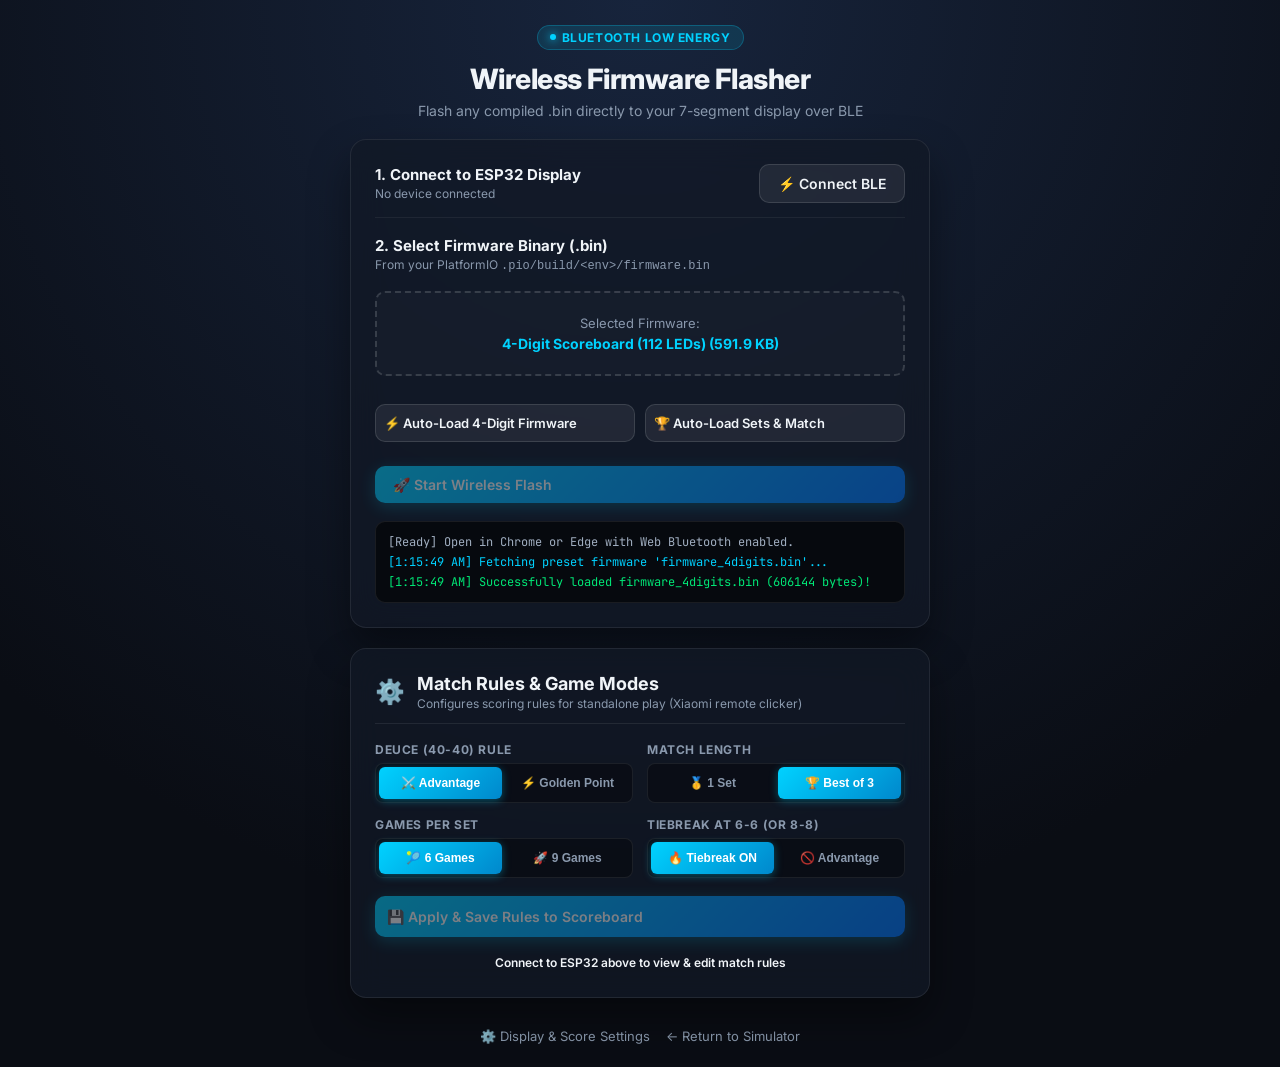
==== ota.html @ 67ee4ba6 "Add high-resolution app icons, favicon, apple-touch-icon, and PWA manifest" ====
<!DOCTYPE html>
<html lang="en">
<head>
    <meta charset="UTF-8">
    <meta name="viewport" content="width=device-width, initial-scale=1.0">
    <title>ESP32 BLE Firmware Flasher (FOTA)</title>
    <link rel="icon" type="image/png" sizes="64x64" href="favicon.png">
    <link rel="icon" type="image/x-icon" href="favicon.ico">
    <link rel="apple-touch-icon" sizes="180x180" href="apple-touch-icon.png">
    <link rel="manifest" href="manifest.json">
    <link rel="preconnect" href="https://fonts.googleapis.com">
    <link rel="preconnect" href="https://fonts.gstatic.com" crossorigin>
    <link href="https://fonts.googleapis.com/css2?family=Inter:wght@400;500;600;700;800&family=JetBrains+Mono:wght@400;500;700&display=swap" rel="stylesheet">
    <style>
        :root {
            --bg-base: #0a0d14;
            --bg-card: rgba(18, 24, 38, 0.75);
            --bg-card-border: rgba(255, 255, 255, 0.08);
            --primary: #00d2ff;
            --primary-glow: rgba(0, 210, 255, 0.35);
            --success: #00e676;
            --error: #ff3366;
            --warning: #ffb300;
            --text-main: #f0f4f8;
            --text-muted: #8a99ad;
            --radius-lg: 16px;
            --radius-md: 10px;
        }

        * {
            box-sizing: border-box;
            margin: 0;
            padding: 0;
        }

        body {
            font-family: 'Inter', -apple-system, BlinkMacSystemFont, sans-serif;
            background: radial-gradient(circle at 50% 0%, #17243c 0%, var(--bg-base) 75%);
            color: var(--text-main);
            min-height: 100vh;
            display: flex;
            flex-direction: column;
            align-items: center;
            justify-content: center;
            padding: 24px;
        }

        .container {
            width: 100%;
            max-width: 580px;
            display: flex;
            flex-direction: column;
            gap: 20px;
        }

        .header {
            text-align: center;
        }

        .badge-pill {
            display: inline-flex;
            align-items: center;
            gap: 6px;
            background: rgba(0, 210, 255, 0.12);
            color: var(--primary);
            border: 1px solid rgba(0, 210, 255, 0.25);
            padding: 4px 12px;
            border-radius: 99px;
            font-size: 12px;
            font-weight: 700;
            letter-spacing: 0.05em;
            text-transform: uppercase;
            margin-bottom: 12px;
        }

        .badge-pill::before {
            content: '';
            width: 6px;
            height: 6px;
            border-radius: 50%;
            background: var(--primary);
            box-shadow: 0 0 8px var(--primary);
        }

        h1 {
            font-size: 28px;
            font-weight: 800;
            letter-spacing: -0.02em;
            margin-bottom: 6px;
        }

        p.subtitle {
            color: var(--text-muted);
            font-size: 14px;
        }

        .card {
            background: var(--bg-card);
            border: 1px solid var(--bg-card-border);
            border-radius: var(--radius-lg);
            padding: 24px;
            backdrop-filter: blur(16px);
            box-shadow: 0 20px 40px rgba(0, 0, 0, 0.4);
            display: flex;
            flex-direction: column;
            gap: 18px;
        }

        .step-row {
            display: flex;
            align-items: center;
            justify-content: space-between;
            padding-bottom: 14px;
            border-bottom: 1px solid rgba(255, 255, 255, 0.06);
        }

        .step-info h3 {
            font-size: 15px;
            font-weight: 700;
        }

        .step-info p {
            font-size: 12px;
            color: var(--text-muted);
            margin-top: 2px;
        }

        .btn {
            appearance: none;
            border: none;
            outline: none;
            padding: 10px 18px;
            border-radius: var(--radius-md);
            font-family: inherit;
            font-size: 14px;
            font-weight: 600;
            cursor: pointer;
            transition: all 0.2s ease;
            display: inline-flex;
            align-items: center;
            gap: 8px;
        }

        .btn-primary {
            background: linear-gradient(135deg, #00d2ff 0%, #0077ff 100%);
            color: #fff;
            box-shadow: 0 4px 16px var(--primary-glow);
        }

        .btn-primary:hover:not(:disabled) {
            transform: translateY(-1px);
            box-shadow: 0 6px 22px rgba(0, 210, 255, 0.5);
        }

        .btn-secondary {
            background: rgba(255, 255, 255, 0.07);
            color: var(--text-main);
            border: 1px solid rgba(255, 255, 255, 0.12);
        }

        .btn-secondary:hover:not(:disabled) {
            background: rgba(255, 255, 255, 0.12);
        }

        .btn:disabled {
            opacity: 0.45;
            cursor: not-allowed;
            transform: none !important;
        }

        .file-dropzone {
            border: 2px dashed rgba(255, 255, 255, 0.15);
            border-radius: var(--radius-md);
            padding: 22px;
            text-align: center;
            cursor: pointer;
            transition: all 0.2s;
            background: rgba(255, 255, 255, 0.02);
        }

        .file-dropzone:hover {
            border-color: var(--primary);
            background: rgba(0, 210, 255, 0.04);
        }

        .file-dropzone input {
            display: none;
        }

        .dropzone-label {
            font-size: 13px;
            color: var(--text-muted);
        }

        .dropzone-filename {
            font-size: 14px;
            font-weight: 700;
            color: var(--primary);
            margin-top: 4px;
        }

        /* Progress Area */
        .progress-box {
            display: flex;
            flex-direction: column;
            gap: 8px;
            padding-top: 4px;
        }

        .progress-header {
            display: flex;
            justify-content: space-between;
            font-size: 13px;
            font-weight: 600;
        }

        .progress-bar-bg {
            width: 100%;
            height: 12px;
            background: rgba(255, 255, 255, 0.08);
            border-radius: 99px;
            overflow: hidden;
            position: relative;
        }

        .progress-bar-fill {
            height: 100%;
            width: 0%;
            background: linear-gradient(90deg, #00d2ff, #00e676);
            border-radius: 99px;
            transition: width 0.15s ease;
            box-shadow: 0 0 12px rgba(0, 230, 118, 0.5);
        }

        .stats-grid {
            display: grid;
            grid-template-columns: 1fr 1fr 1fr;
            gap: 10px;
            margin-top: 4px;
        }

        .stat-card {
            background: rgba(0, 0, 0, 0.25);
            border: 1px solid rgba(255, 255, 255, 0.05);
            border-radius: 8px;
            padding: 8px 12px;
            text-align: center;
        }

        .stat-label {
            font-size: 11px;
            color: var(--text-muted);
            text-transform: uppercase;
            font-weight: 600;
        }

        .stat-val {
            font-size: 14px;
            font-weight: 700;
            font-family: 'JetBrains Mono', monospace;
            margin-top: 2px;
        }

        /* Console Log */
        .console-box {
            background: #06090e;
            border: 1px solid rgba(255, 255, 255, 0.08);
            border-radius: var(--radius-md);
            padding: 12px;
            font-family: 'JetBrains Mono', monospace;
            font-size: 12px;
            color: #a0aec0;
            max-height: 140px;
            overflow-y: auto;
            display: flex;
            flex-direction: column;
            gap: 4px;
        }

        .console-box .log-err { color: var(--error); }
        .console-box .log-suc { color: var(--success); }
        .console-box .log-pri { color: var(--primary); }

        .back-link {
            text-align: center;
            font-size: 13px;
            color: var(--text-muted);
            text-decoration: none;
            transition: color 0.2s;
        }

        /* Match Configuration Styles */
        .config-card {
            background: var(--bg-card);
            border: 1px solid var(--bg-card-border);
            border-radius: var(--radius-lg);
            padding: 24px;
            backdrop-filter: blur(16px);
            box-shadow: 0 20px 40px rgba(0, 0, 0, 0.4);
            display: flex;
            flex-direction: column;
            gap: 18px;
        }

        .config-card-header {
            display: flex;
            align-items: center;
            gap: 12px;
            padding-bottom: 12px;
            border-bottom: 1px solid rgba(255, 255, 255, 0.08);
        }

        .config-card-header h2 {
            font-size: 18px;
            font-weight: 700;
        }

        .config-grid {
            display: grid;
            grid-template-columns: 1fr 1fr;
            gap: 14px;
        }

        @media (max-width: 520px) {
            .config-grid {
                grid-template-columns: 1fr;
            }
        }

        .config-group {
            display: flex;
            flex-direction: column;
            gap: 6px;
        }

        .config-label {
            font-size: 12px;
            font-weight: 700;
            text-transform: uppercase;
            letter-spacing: 0.05em;
            color: var(--text-muted);
        }

        .pill-toggle {
            display: flex;
            background: rgba(0, 0, 0, 0.35);
            border: 1px solid rgba(255, 255, 255, 0.08);
            border-radius: 8px;
            padding: 3px;
            gap: 4px;
        }

        .pill-btn {
            flex: 1;
            padding: 9px 6px;
            font-size: 12px;
            font-weight: 600;
            border: none;
            border-radius: 6px;
            background: transparent;
            color: var(--text-muted);
            cursor: pointer;
            transition: all 0.2s;
            text-align: center;
        }

        .pill-btn:hover:not(.active) {
            color: var(--text-main);
            background: rgba(255, 255, 255, 0.05);
        }

        .pill-btn.active {
            background: linear-gradient(135deg, #00d2ff, #0088cc);
            color: #fff;
            box-shadow: 0 2px 8px rgba(0, 210, 255, 0.35);
        }

        .pill-btn.active.gp {
            background: linear-gradient(135deg, #ffb300, #ff8f00);
            box-shadow: 0 2px 8px rgba(255, 179, 0, 0.35);
        }

        .config-status {
            font-size: 12px;
            text-align: center;
            min-height: 18px;
            font-weight: 600;
        }
    </style>
</head>
<body>

<div class="container">
    <div class="header">
        <span class="badge-pill">Bluetooth Low Energy</span>
        <h1>Wireless Firmware Flasher</h1>
        <p class="subtitle">Flash any compiled .bin directly to your 7-segment display over BLE</p>
    </div>

    <div class="card">
        <!-- Step 1: Connect -->
        <div class="step-row">
            <div class="step-info">
                <h3>1. Connect to ESP32 Display</h3>
                <p id="deviceStatus">No device connected</p>
            </div>
            <button class="btn btn-secondary" id="btnConnect">
                <span>⚡ Connect BLE</span>
            </button>
        </div>

        <!-- Step 2: Pick File -->
        <div class="step-info">
            <h3>2. Select Firmware Binary (.bin)</h3>
            <p>From your PlatformIO <code>.pio/build/&lt;env&gt;/firmware.bin</code></p>
        </div>

        <div class="file-dropzone" id="dropzone">
            <input type="file" id="fileInput" accept=".bin">
            <div class="dropzone-label" id="fileLabel">📁 Click to choose firmware.bin</div>
            <div class="dropzone-filename" id="fileName"></div>
        </div>

        <div style="display: flex; gap: 10px; margin-top: 10px; margin-bottom: 6px;">
            <button type="button" class="btn btn-secondary" id="btnPreset4Digits" style="flex: 1; font-size: 13px; padding: 10px 8px; text-align: center;">
                ⚡ Auto-Load 4-Digit Firmware
            </button>
            <button type="button" class="btn btn-secondary" id="btnPresetSets" style="flex: 1; font-size: 13px; padding: 10px 8px; text-align: center;">
                🏆 Auto-Load Sets & Match
            </button>
        </div>

        <!-- Step 3: Flash Action -->
        <button class="btn btn-primary" id="btnFlash" disabled>
            <span>🚀 Start Wireless Flash</span>
        </button>

        <!-- Progress Tracker -->
        <div class="progress-box" id="progressSection" style="display: none;">
            <div class="progress-header">
                <span id="progressStatus">Streaming firmware chunks...</span>
                <span id="progressPercent" style="font-family: 'JetBrains Mono', monospace;">0%</span>
            </div>
            <div class="progress-bar-bg">
                <div class="progress-bar-fill" id="progressBar"></div>
            </div>

            <div class="stats-grid">
                <div class="stat-card">
                    <div class="stat-label">Transferred</div>
                    <div class="stat-val" id="statTransferred">0 / 0 KB</div>
                </div>
                <div class="stat-card">
                    <div class="stat-label">Speed</div>
                    <div class="stat-val" id="statSpeed">0.0 KB/s</div>
                </div>
                <div class="stat-card">
                    <div class="stat-label">ETA</div>
                    <div class="stat-val" id="statEta">--s</div>
                </div>
            </div>
        </div>

        <!-- Terminal Output -->
        <div class="console-box" id="consoleBox">
            <div>[Ready] Open in Chrome or Edge with Web Bluetooth enabled.</div>
        </div>
    </div>

    <!-- Match Rules & Game Mode Configuration Card -->
    <div class="config-card" id="configCard">
        <div class="config-card-header">
            <span style="font-size: 24px;">⚙️</span>
            <div>
                <h2>Match Rules & Game Modes</h2>
                <p style="font-size: 12px; color: var(--text-muted); margin-top: 2px;">
                    Configures scoring rules for standalone play (Xiaomi remote clicker)
                </p>
            </div>
        </div>

        <div class="config-grid">
            <!-- Golden Point vs Advantage -->
            <div class="config-group">
                <span class="config-label">Deuce (40-40) Rule</span>
                <div class="pill-toggle" id="toggleGp">
                    <button type="button" class="pill-btn active" data-val="0">⚔️ Advantage</button>
                    <button type="button" class="pill-btn gp" data-val="1">⚡ Golden Point</button>
                </div>
            </div>

            <!-- Sets to Win -->
            <div class="config-group">
                <span class="config-label">Match Length</span>
                <div class="pill-toggle" id="toggleSets">
                    <button type="button" class="pill-btn" data-val="1">🥇 1 Set</button>
                    <button type="button" class="pill-btn active" data-val="2">🏆 Best of 3</button>
                </div>
            </div>

            <!-- Games per Set -->
            <div class="config-group">
                <span class="config-label">Games per Set</span>
                <div class="pill-toggle" id="toggleGames">
                    <button type="button" class="pill-btn active" data-val="6">🎾 6 Games</button>
                    <button type="button" class="pill-btn" data-val="9">🚀 9 Games</button>
                </div>
            </div>

            <!-- Tiebreak -->
            <div class="config-group">
                <span class="config-label">Tiebreak at 6-6 (or 8-8)</span>
                <div class="pill-toggle" id="toggleTb">
                    <button type="button" class="pill-btn active" data-val="1">🔥 Tiebreak ON</button>
                    <button type="button" class="pill-btn" data-val="0">🚫 Advantage</button>
                </div>
            </div>
        </div>

        <button class="btn btn-primary" id="btnSaveConfig" disabled style="padding: 12px; font-size: 14px;">
            <span>💾 Apply & Save Rules to Scoreboard</span>
        </button>
        <div class="config-status" id="cfgStatusText">Connect to ESP32 above to view & edit match rules</div>
    </div>

    <div style="display: flex; justify-content: center; gap: 16px; margin-top: 10px;">
        <a href="settings.html" class="back-link">⚙️ Display & Score Settings</a>
        <a href="index.html" class="back-link">← Return to Simulator</a>
    </div>
</div>

<script>
    // BLE FOTA UUIDs
    const FOTA_SERVICE_UUID  = 'fb1e4001-54ae-4a28-9f74-dfccb248601d';
    const FOTA_CHAR_CONTROL  = 'fb1e4002-54ae-4a28-9f74-dfccb248601d';
    const FOTA_CHAR_DATA     = 'fb1e4003-54ae-4a28-9f74-dfccb248601d';
    const WATCH_SERVICE_UUID = '4fafc201-1fb5-459e-8fcc-c5c9c331914b';
    const WATCH_CHAR_UUID    = 'beb5483e-36e1-4688-b7f5-ea07361b26a8';

    let bleDevice = null;
    let controlChar = null;
    let dataChar = null;
    let watchChar = null;
    let selectedFile = null;
    let fileBuffer = null;
    let isFlashing = false;

    let currentConfig = {
        gp: 0,
        sets: 2,
        games: 6,
        tb: 1
    };

    // UI elements
    const btnConnect = document.getElementById('btnConnect');
    const deviceStatus = document.getElementById('deviceStatus');
    const btnSaveConfig = document.getElementById('btnSaveConfig');
    const cfgStatusText = document.getElementById('cfgStatusText');
    const dropzone = document.getElementById('dropzone');
    const fileInput = document.getElementById('fileInput');
    const fileLabel = document.getElementById('fileLabel');
    const fileName = document.getElementById('fileName');
    const btnFlash = document.getElementById('btnFlash');
    const progressSection = document.getElementById('progressSection');
    const progressStatus = document.getElementById('progressStatus');
    const progressPercent = document.getElementById('progressPercent');
    const progressBar = document.getElementById('progressBar');
    const statTransferred = document.getElementById('statTransferred');
    const statSpeed = document.getElementById('statSpeed');
    const statEta = document.getElementById('statEta');
    const consoleBox = document.getElementById('consoleBox');

    function log(msg, type = '') {
        const d = document.createElement('div');
        if (type) d.className = 'log-' + type;
        const time = new Date().toLocaleTimeString();
        d.textContent = `[${time}] ${msg}`;
        consoleBox.appendChild(d);
        consoleBox.scrollTop = consoleBox.scrollHeight;
    }

    // Connect via Web Bluetooth
    btnConnect.addEventListener('click', async () => {
        if (!navigator.bluetooth) {
            log('Web Bluetooth is not supported in this browser. Please use Chrome or Edge.', 'err');
            alert('Web Bluetooth is only supported in Google Chrome, Microsoft Edge, and Opera.');
            return;
        }

        try {
            log('Requesting Bluetooth device...', 'pri');
            bleDevice = await navigator.bluetooth.requestDevice({
                filters: [
                    { services: [FOTA_SERVICE_UUID] },
                    { namePrefix: 'ESP32' },
                    { namePrefix: 'Padel' }
                ],
                optionalServices: [
                    FOTA_SERVICE_UUID,
                    '4fafc201-1fb5-459e-8fcc-c5c9c331914b'
                ]
            });

            log(`Connecting to GATT Server on ${bleDevice.name || 'ESP32'}...`);
            bleDevice.addEventListener('gattserverdisconnected', onDisconnected);

            const server = await bleDevice.gatt.connect();
            log('Connected! Discovering FOTA Service...', 'suc');

            const service = await server.getPrimaryService(FOTA_SERVICE_UUID);
            controlChar = await service.getCharacteristic(FOTA_CHAR_CONTROL);
            dataChar = await service.getCharacteristic(FOTA_CHAR_DATA);

            // Subscribe to control notifications
            await controlChar.startNotifications();
            controlChar.addEventListener('characteristicvaluechanged', onControlNotification);

            deviceStatus.textContent = `Connected to ${bleDevice.name || 'ESP32'}`;
            deviceStatus.style.color = 'var(--success)';
            btnConnect.textContent = '✓ Connected';
            btnConnect.disabled = true;

            log('FOTA GATT characteristics ready!', 'suc');
            checkReadyToFlash();

            // Also discover Match Rules & Config Service
            try {
                const watchService = await server.getPrimaryService(WATCH_SERVICE_UUID);
                watchChar = await watchService.getCharacteristic(WATCH_CHAR_UUID);
                await watchChar.startNotifications();
                watchChar.addEventListener('characteristicvaluechanged', onWatchNotification);
                btnSaveConfig.disabled = false;
                cfgStatusText.textContent = 'Connected! Loading rules from scoreboard...';
                cfgStatusText.style.color = 'var(--primary)';
                log('Match Rules & Config service connected!', 'suc');
            } catch (cfgErr) {
                log(`Config service note: ${cfgErr.message}`);
            }

        } catch (err) {
            log(`Connection error: ${err.message}`, 'err');
        }
    });

    function onDisconnected() {
        log('Device disconnected', 'err');
        deviceStatus.textContent = 'Disconnected';
        deviceStatus.style.color = 'var(--error)';
        btnConnect.textContent = '⚡ Connect BLE';
        btnConnect.disabled = false;
        btnFlash.disabled = true;
        watchChar = null;
        btnSaveConfig.disabled = true;
        cfgStatusText.textContent = 'Connect to ESP32 above to view & edit match rules';
        cfgStatusText.style.color = 'var(--text-muted)';
    }

    function onWatchNotification(event) {
        const text = new TextDecoder().decode(event.target.value);
        if (text.startsWith('CFG,')) {
            log(`Scoreboard config: ${text}`, 'suc');
            const gpMatch = text.match(/GP=(\d)/);
            const setsMatch = text.match(/SETS=(\d)/);
            const gamesMatch = text.match(/GAMES=(\d)/);
            const tbMatch = text.match(/TB=(\d)/);
            if (gpMatch) updateToggleUI('toggleGp', parseInt(gpMatch[1]));
            if (setsMatch) updateToggleUI('toggleSets', parseInt(setsMatch[1]));
            if (gamesMatch) updateToggleUI('toggleGames', parseInt(gamesMatch[1]));
            if (tbMatch) updateToggleUI('toggleTb', parseInt(tbMatch[1]));
            cfgStatusText.textContent = '✓ Scoreboard rules synchronized!';
            cfgStatusText.style.color = 'var(--success)';
        }
    }

    function setupToggleGroup(containerId, configKey) {
        const container = document.getElementById(containerId);
        if (!container) return;
        container.querySelectorAll('.pill-btn').forEach(btn => {
            btn.addEventListener('click', () => {
                container.querySelectorAll('.pill-btn').forEach(b => b.classList.remove('active'));
                btn.classList.add('active');
                currentConfig[configKey] = parseInt(btn.dataset.val);
                cfgStatusText.textContent = 'Click "Apply & Save Rules to Scoreboard" to save';
                cfgStatusText.style.color = 'var(--warning)';
            });
        });
    }

    function updateToggleUI(containerId, val) {
        const container = document.getElementById(containerId);
        if (!container) return;
        container.querySelectorAll('.pill-btn').forEach(btn => {
            if (parseInt(btn.dataset.val) === val) {
                btn.classList.add('active');
            } else {
                btn.classList.remove('active');
            }
        });
        if (containerId === 'toggleGp') currentConfig.gp = val;
        if (containerId === 'toggleSets') currentConfig.sets = val;
        if (containerId === 'toggleGames') currentConfig.games = val;
        if (containerId === 'toggleTb') currentConfig.tb = val;
    }

    setupToggleGroup('toggleGp', 'gp');
    setupToggleGroup('toggleSets', 'sets');
    setupToggleGroup('toggleGames', 'games');
    setupToggleGroup('toggleTb', 'tb');

    btnSaveConfig.addEventListener('click', async () => {
        if (!watchChar) return;
        const payload = `CFG,GP=${currentConfig.gp},SETS=${currentConfig.sets},GAMES=${currentConfig.games},TB=${currentConfig.tb}`;
        try {
            btnSaveConfig.disabled = true;
            cfgStatusText.textContent = 'Saving rules to scoreboard flash...';
            cfgStatusText.style.color = 'var(--primary)';
            await watchChar.writeValue(new TextEncoder().encode(payload));
            log(`Sent config payload: ${payload}`, 'suc');
            cfgStatusText.textContent = '✓ Rules successfully applied & saved in Flash!';
            cfgStatusText.style.color = 'var(--success)';
        } catch (err) {
            log(`Save config error: ${err.message}`, 'err');
            cfgStatusText.textContent = `Failed: ${err.message}`;
            cfgStatusText.style.color = 'var(--error)';
        } finally {
            btnSaveConfig.disabled = false;
        }
    });

    function onControlNotification(event) {
        const val = event.target.value;
        const resp = val.getUint8(0);
        if (resp === 0x05 && val.byteLength >= 2) {
            const pct = val.getUint8(1);
            // ESP32 progress confirmation
        } else if (resp === 0x02) {
            log('★ ESP32 reported flash completed and verified!', 'suc');
        } else if (resp === 0x0F) {
            const errCode = val.byteLength >= 2 ? val.getUint8(1) : 0;
            log(`ESP32 reported OTA error code: ${errCode}`, 'err');
        }
    }

    // File selection
    dropzone.addEventListener('click', () => fileInput.click());
    fileInput.addEventListener('change', async (e) => {
        const file = e.target.files[0];
        if (!file) return;

        selectedFile = file;
        fileLabel.textContent = 'Selected Firmware:';
        fileName.textContent = `${file.name} (${(file.size / 1024).toFixed(1)} KB)`;
        log(`Loaded file: ${file.name} (${file.size} bytes)`);

        fileBuffer = await file.arrayBuffer();
        checkReadyToFlash();
    });

    function checkReadyToFlash() {
        if (controlChar && dataChar && fileBuffer && !isFlashing) {
            btnFlash.disabled = false;
        } else {
            btnFlash.disabled = true;
        }
    }

    async function loadPresetBinary(filename, labelText) {
        try {
            log(`Fetching preset firmware '${filename}'...`, 'pri');
            const resp = await fetch(filename);
            if (!resp.ok) throw new Error(`HTTP ${resp.status} ${resp.statusText}`);
            fileBuffer = await resp.arrayBuffer();
            selectedFile = { name: filename, size: fileBuffer.byteLength };
            fileLabel.textContent = 'Selected Firmware:';
            fileName.textContent = `${labelText} (${(fileBuffer.byteLength / 1024).toFixed(1)} KB)`;
            log(`Successfully loaded ${filename} (${fileBuffer.byteLength} bytes)!`, 'suc');
            checkReadyToFlash();
        } catch (err) {
            log(`Auto-fetch failed (${err.message}). If using file://, please click the dropzone above and choose '${filename}'.`, 'err');
        }
    }

    const btnPreset4Digits = document.getElementById('btnPreset4Digits');
    if (btnPreset4Digits) {
        btnPreset4Digits.addEventListener('click', () => {
            loadPresetBinary('firmware_4digits.bin', '4-Digit Scoreboard (112 LEDs)');
        });
    }

    const btnPresetSets = document.getElementById('btnPresetSets');
    if (btnPresetSets) {
        btnPresetSets.addEventListener('click', () => {
            loadPresetBinary('firmware_sets_and_match.bin', 'Sets & Match Scoreboard (136 LEDs)');
        });
    }

    // Auto-load 4-digits firmware on load if served over HTTP
    window.addEventListener('DOMContentLoaded', () => {
        if (window.location.protocol.startsWith('http')) {
            loadPresetBinary('firmware_4digits.bin', '4-Digit Scoreboard (112 LEDs)');
        }
    });

    // Start Flash
    btnFlash.addEventListener('click', async () => {
        if (!controlChar || !dataChar || !fileBuffer) return;

        isFlashing = true;
        btnFlash.disabled = true;
        progressSection.style.display = 'flex';
        progressBar.style.width = '0%';
        progressPercent.textContent = '0%';
        progressStatus.textContent = 'Preparing flash partition...';

        const totalBytes = fileBuffer.byteLength;
        const bytes = new Uint8Array(fileBuffer);

        try {
            log(`Sending START command for ${totalBytes} bytes...`, 'pri');

            // Wait for ESP32 to finish Update.begin() and acknowledge
            let startAckReceived = false;
            let espReportedMtu = 0;

            const onStartAck = (event) => {
                const val = event.target.value;
                const resp = val.getUint8(0);
                if (resp === 0x01) { // FOTA_RESP_OK
                    startAckReceived = true;
                    if (val.byteLength >= 4) {
                        espReportedMtu = val.getUint8(2) | (val.getUint8(3) << 8);
                    }
                } else if (resp === 0x0F) { // FOTA_RESP_ERROR
                    const err = val.byteLength >= 2 ? val.getUint8(1) : 0;
                    throw new Error(`ESP32 rejected START (Update.begin error ${err})`);
                }
            };

            controlChar.addEventListener('characteristicvaluechanged', onStartAck);

            // Command 0x01 + 4-byte size (little-endian)
            const startCmd = new Uint8Array(5);
            startCmd[0] = 0x01;
            startCmd[1] = totalBytes & 0xFF;
            startCmd[2] = (totalBytes >> 8) & 0xFF;
            startCmd[3] = (totalBytes >> 16) & 0xFF;
            startCmd[4] = (totalBytes >> 24) & 0xFF;

            if (controlChar.writeValueWithResponse) {
                await controlChar.writeValueWithResponse(startCmd);
            } else {
                await controlChar.writeValue(startCmd);
            }

            // Wait up to 5s for ESP32 flash partition erase/init
            const startWaitDeadline = Date.now() + 5000;
            while (!startAckReceived && Date.now() < startWaitDeadline) {
                await new Promise(r => setTimeout(r, 60));
            }
            controlChar.removeEventListener('characteristicvaluechanged', onStartAck);

            if (!startAckReceived) {
                log('Warning: No START ACK from ESP32, proceeding with cautious transfer...', 'pri');
            } else {
                log(`ESP32 flash partition ready! (ESP32 MTU payload: ${espReportedMtu || 'default'})`, 'suc');
            }

            // Determine chunk size
            let maxBrowserSize = dataChar.maxWriteWithoutResponseSize || 0;
            let chunkSize = 20; // safe baseline for Windows BLE default ATT MTU 23

            if (maxBrowserSize > 0) {
                chunkSize = maxBrowserSize;
                log(`Browser reported max write size: ${chunkSize} bytes`, 'pri');
            } else if (espReportedMtu > 0) {
                chunkSize = Math.min(espReportedMtu, 480);
                log(`Using ESP32 reported MTU size: ${chunkSize} bytes`, 'pri');
            } else {
                log(`Using safe 20-byte chunks for maximum Windows BLE compatibility.`, 'pri');
            }

            progressStatus.textContent = 'Streaming firmware...';

            let offset = 0;
            const startTime = Date.now();
            let packetCount = 0;

            while (offset < totalBytes) {
                const chunkLen = Math.min(chunkSize, totalBytes - offset);
                const chunk = bytes.subarray(offset, offset + chunkLen);

                try {
                    if (dataChar.writeValueWithoutResponse) {
                        await dataChar.writeValueWithoutResponse(chunk);
                    } else {
                        await dataChar.writeValue(chunk);
                    }
                } catch (writeErr) {
                    log(`Write error at ${offset} with chunk size ${chunkSize}: ${writeErr.message}`, 'err');
                    // Downsize chunk to 20 bytes if failed with larger chunk
                    if (chunkSize > 20) {
                        chunkSize = 20;
                        log(`Downsizing chunk size to safe 20 bytes and retrying...`, 'pri');
                        await new Promise(r => setTimeout(r, 60));
                        continue; // retry current offset
                    } else {
                        // Try fallback to writeWithResponse
                        log('Retrying with writeWithResponse...', 'pri');
                        if (dataChar.writeValueWithResponse) {
                            await dataChar.writeValueWithResponse(chunk);
                        } else {
                            await dataChar.writeValue(chunk);
                        }
                    }
                }

                offset += chunkLen;
                packetCount++;

                // Queue pacing: prevent Windows Bluetooth stack buffer overflow
                if (packetCount % 12 === 0) {
                    await new Promise(r => setTimeout(r, 8));
                }

                // Update UI metrics every 2% or every 50 packets
                if (packetCount % 20 === 0 || offset >= totalBytes) {
                    const pct = Math.floor((offset / totalBytes) * 100);
                    progressBar.style.width = `${pct}%`;
                    progressPercent.textContent = `${pct}%`;

                    const elapsedSec = (Date.now() - startTime) / 1000;
                    const speedKB = elapsedSec > 0 ? (offset / 1024) / elapsedSec : 0;
                    const remainingBytes = totalBytes - offset;
                    const etaSec = speedKB > 0 ? Math.ceil((remainingBytes / 1024) / speedKB) : 0;

                    statTransferred.textContent = `${(offset / 1024).toFixed(0)} / ${(totalBytes / 1024).toFixed(0)} KB`;
                    statSpeed.textContent = `${speedKB.toFixed(1)} KB/s`;
                    statEta.textContent = `${etaSec}s`;
                }
            }

            log(`All ${totalBytes} bytes sent in ${((Date.now() - startTime) / 1000).toFixed(1)}s! Finalizing...`, 'pri');
            progressStatus.textContent = 'Verifying flash...';

            // Wait 200ms before sending END command
            await new Promise(r => setTimeout(r, 200));

            // Command 0x02: End OTA
            const endCmd = new Uint8Array([0x02]);
            if (controlChar.writeValueWithResponse) {
                await controlChar.writeValueWithResponse(endCmd);
            } else {
                await controlChar.writeValue(endCmd);
            }

            progressBar.style.width = '100%';
            progressPercent.textContent = '100%';
            progressStatus.textContent = '✓ Flash Complete! Rebooting...';
            log('★ Flash Complete! ESP32 is rebooting into the new firmware.', 'suc');

            setTimeout(() => {
                alert('Firmware successfully flashed! The scoreboard is now rebooting.');
            }, 1000);

        } catch (err) {
            log(`Flash error: ${err.message}`, 'err');
            progressStatus.textContent = 'Flash Failed';
            alert(`Flashing error: ${err.message}`);
        } finally {
            isFlashing = false;
        }
    });
</script>

</body>
</html>
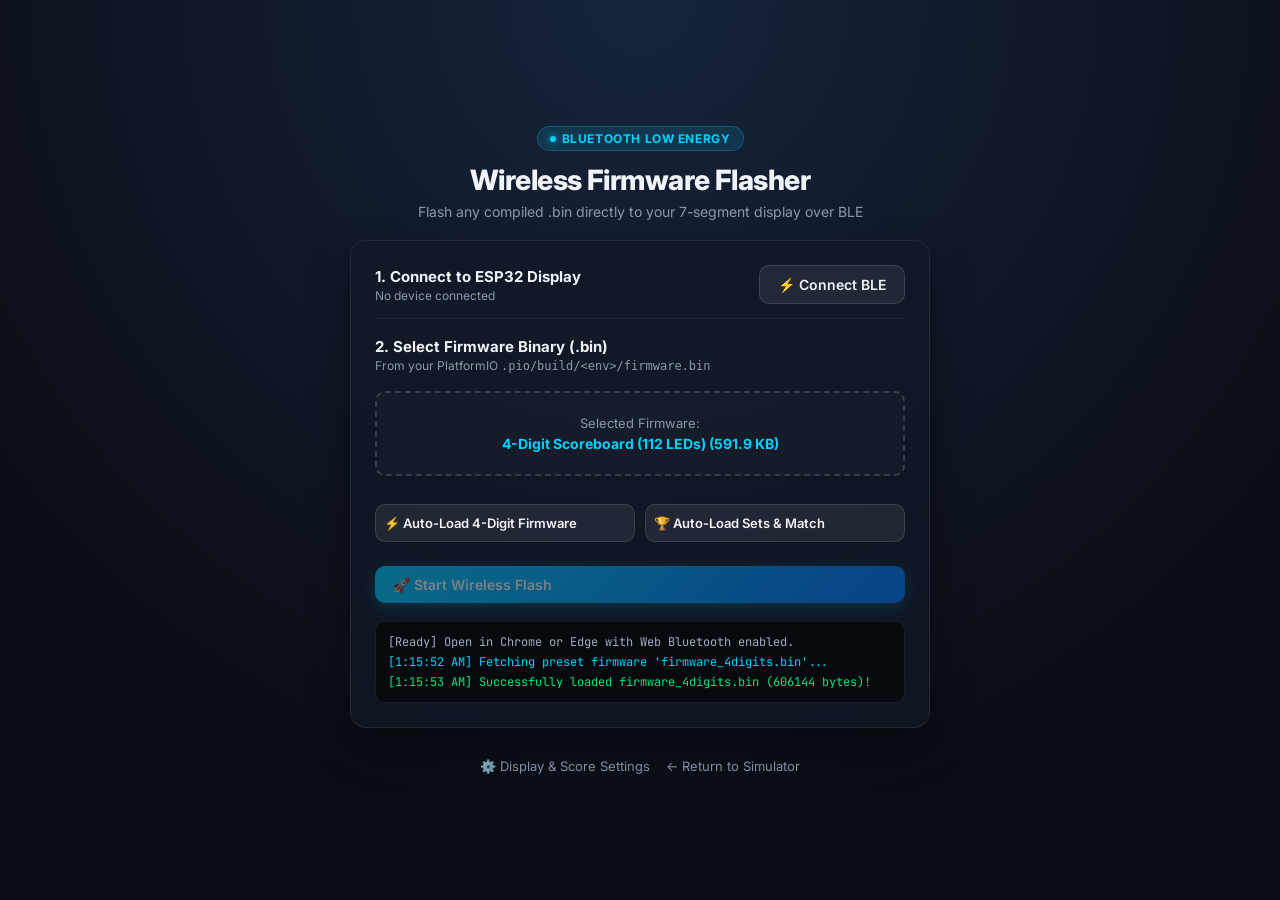
==== commit 1c7d0f5f: "Remove Match Rules & Game Modes card from Wireless Firmware Flasher" ====
--- a/ota.html
+++ b/ota.html
@@ -289,103 +289,7 @@
             transition: color 0.2s;
         }
 
-        /* Match Configuration Styles */
-        .config-card {
-            background: var(--bg-card);
-            border: 1px solid var(--bg-card-border);
-            border-radius: var(--radius-lg);
-            padding: 24px;
-            backdrop-filter: blur(16px);
-            box-shadow: 0 20px 40px rgba(0, 0, 0, 0.4);
-            display: flex;
-            flex-direction: column;
-            gap: 18px;
-        }
-
-        .config-card-header {
-            display: flex;
-            align-items: center;
-            gap: 12px;
-            padding-bottom: 12px;
-            border-bottom: 1px solid rgba(255, 255, 255, 0.08);
-        }
-
-        .config-card-header h2 {
-            font-size: 18px;
-            font-weight: 700;
-        }
-
-        .config-grid {
-            display: grid;
-            grid-template-columns: 1fr 1fr;
-            gap: 14px;
-        }
-
-        @media (max-width: 520px) {
-            .config-grid {
-                grid-template-columns: 1fr;
-            }
-        }
-
-        .config-group {
-            display: flex;
-            flex-direction: column;
-            gap: 6px;
-        }
-
-        .config-label {
-            font-size: 12px;
-            font-weight: 700;
-            text-transform: uppercase;
-            letter-spacing: 0.05em;
-            color: var(--text-muted);
-        }
-
-        .pill-toggle {
-            display: flex;
-            background: rgba(0, 0, 0, 0.35);
-            border: 1px solid rgba(255, 255, 255, 0.08);
-            border-radius: 8px;
-            padding: 3px;
-            gap: 4px;
-        }
-
-        .pill-btn {
-            flex: 1;
-            padding: 9px 6px;
-            font-size: 12px;
-            font-weight: 600;
-            border: none;
-            border-radius: 6px;
-            background: transparent;
-            color: var(--text-muted);
-            cursor: pointer;
-            transition: all 0.2s;
-            text-align: center;
-        }
-
-        .pill-btn:hover:not(.active) {
-            color: var(--text-main);
-            background: rgba(255, 255, 255, 0.05);
-        }
-
-        .pill-btn.active {
-            background: linear-gradient(135deg, #00d2ff, #0088cc);
-            color: #fff;
-            box-shadow: 0 2px 8px rgba(0, 210, 255, 0.35);
-        }
-
-        .pill-btn.active.gp {
-            background: linear-gradient(135deg, #ffb300, #ff8f00);
-            box-shadow: 0 2px 8px rgba(255, 179, 0, 0.35);
-        }
-
-        .config-status {
-            font-size: 12px;
-            text-align: center;
-            min-height: 18px;
-            font-weight: 600;
-        }
+
     </style>
 </head>
 <body>
@@ -467,61 +371,6 @@
         </div>
     </div>
 
-    <!-- Match Rules & Game Mode Configuration Card -->
-    <div class="config-card" id="configCard">
-        <div class="config-card-header">
-            <span style="font-size: 24px;">⚙️</span>
-            <div>
-                <h2>Match Rules & Game Modes</h2>
-                <p style="font-size: 12px; color: var(--text-muted); margin-top: 2px;">
-                    Configures scoring rules for standalone play (Xiaomi remote clicker)
-                </p>
-            </div>
-        </div>
-
-        <div class="config-grid">
-            <!-- Golden Point vs Advantage -->
-            <div class="config-group">
-                <span class="config-label">Deuce (40-40) Rule</span>
-                <div class="pill-toggle" id="toggleGp">
-                    <button type="button" class="pill-btn active" data-val="0">⚔️ Advantage</button>
-                    <button type="button" class="pill-btn gp" data-val="1">⚡ Golden Point</button>
-                </div>
-            </div>
-
-            <!-- Sets to Win -->
-            <div class="config-group">
-                <span class="config-label">Match Length</span>
-                <div class="pill-toggle" id="toggleSets">
-                    <button type="button" class="pill-btn" data-val="1">🥇 1 Set</button>
-                    <button type="button" class="pill-btn active" data-val="2">🏆 Best of 3</button>
-                </div>
-            </div>
-
-            <!-- Games per Set -->
-            <div class="config-group">
-                <span class="config-label">Games per Set</span>
-                <div class="pill-toggle" id="toggleGames">
-                    <button type="button" class="pill-btn active" data-val="6">🎾 6 Games</button>
-                    <button type="button" class="pill-btn" data-val="9">🚀 9 Games</button>
-                </div>
-            </div>
-
-            <!-- Tiebreak -->
-            <div class="config-group">
-                <span class="config-label">Tiebreak at 6-6 (or 8-8)</span>
-                <div class="pill-toggle" id="toggleTb">
-                    <button type="button" class="pill-btn active" data-val="1">🔥 Tiebreak ON</button>
-                    <button type="button" class="pill-btn" data-val="0">🚫 Advantage</button>
-                </div>
-            </div>
-        </div>
-
-        <button class="btn btn-primary" id="btnSaveConfig" disabled style="padding: 12px; font-size: 14px;">
-            <span>💾 Apply & Save Rules to Scoreboard</span>
-        </button>
-        <div class="config-status" id="cfgStatusText">Connect to ESP32 above to view & edit match rules</div>
-    </div>
 
     <div style="display: flex; justify-content: center; gap: 16px; margin-top: 10px;">
         <a href="settings.html" class="back-link">⚙️ Display & Score Settings</a>
@@ -534,29 +383,17 @@
     const FOTA_SERVICE_UUID  = 'fb1e4001-54ae-4a28-9f74-dfccb248601d';
     const FOTA_CHAR_CONTROL  = 'fb1e4002-54ae-4a28-9f74-dfccb248601d';
     const FOTA_CHAR_DATA     = 'fb1e4003-54ae-4a28-9f74-dfccb248601d';
-    const WATCH_SERVICE_UUID = '4fafc201-1fb5-459e-8fcc-c5c9c331914b';
-    const WATCH_CHAR_UUID    = 'beb5483e-36e1-4688-b7f5-ea07361b26a8';
 
     let bleDevice = null;
     let controlChar = null;
     let dataChar = null;
-    let watchChar = null;
     let selectedFile = null;
     let fileBuffer = null;
     let isFlashing = false;
 
-    let currentConfig = {
-        gp: 0,
-        sets: 2,
-        games: 6,
-        tb: 1
-    };
-
     // UI elements
     const btnConnect = document.getElementById('btnConnect');
     const deviceStatus = document.getElementById('deviceStatus');
-    const btnSaveConfig = document.getElementById('btnSaveConfig');
-    const cfgStatusText = document.getElementById('cfgStatusText');
     const dropzone = document.getElementById('dropzone');
     const fileInput = document.getElementById('fileInput');
     const fileLabel = document.getElementById('fileLabel');
@@ -597,8 +434,7 @@
                     { namePrefix: 'Padel' }
                 ],
                 optionalServices: [
-                    FOTA_SERVICE_UUID,
-                    '4fafc201-1fb5-459e-8fcc-c5c9c331914b'
+                    FOTA_SERVICE_UUID
                 ]
             });
 
@@ -623,20 +459,6 @@
 
             log('FOTA GATT characteristics ready!', 'suc');
             checkReadyToFlash();
-
-            // Also discover Match Rules & Config Service
-            try {
-                const watchService = await server.getPrimaryService(WATCH_SERVICE_UUID);
-                watchChar = await watchService.getCharacteristic(WATCH_CHAR_UUID);
-                await watchChar.startNotifications();
-                watchChar.addEventListener('characteristicvaluechanged', onWatchNotification);
-                btnSaveConfig.disabled = false;
-                cfgStatusText.textContent = 'Connected! Loading rules from scoreboard...';
-                cfgStatusText.style.color = 'var(--primary)';
-                log('Match Rules & Config service connected!', 'suc');
-            } catch (cfgErr) {
-                log(`Config service note: ${cfgErr.message}`);
-            }
 
         } catch (err) {
             log(`Connection error: ${err.message}`, 'err');
@@ -650,83 +472,7 @@
         btnConnect.textContent = '⚡ Connect BLE';
         btnConnect.disabled = false;
         btnFlash.disabled = true;
-        watchChar = null;
-        btnSaveConfig.disabled = true;
-        cfgStatusText.textContent = 'Connect to ESP32 above to view & edit match rules';
-        cfgStatusText.style.color = 'var(--text-muted)';
     }
-
-    function onWatchNotification(event) {
-        const text = new TextDecoder().decode(event.target.value);
-        if (text.startsWith('CFG,')) {
-            log(`Scoreboard config: ${text}`, 'suc');
-            const gpMatch = text.match(/GP=(\d)/);
-            const setsMatch = text.match(/SETS=(\d)/);
-            const gamesMatch = text.match(/GAMES=(\d)/);
-            const tbMatch = text.match(/TB=(\d)/);
-            if (gpMatch) updateToggleUI('toggleGp', parseInt(gpMatch[1]));
-            if (setsMatch) updateToggleUI('toggleSets', parseInt(setsMatch[1]));
-            if (gamesMatch) updateToggleUI('toggleGames', parseInt(gamesMatch[1]));
-            if (tbMatch) updateToggleUI('toggleTb', parseInt(tbMatch[1]));
-            cfgStatusText.textContent = '✓ Scoreboard rules synchronized!';
-            cfgStatusText.style.color = 'var(--success)';
-        }
-    }
-
-    function setupToggleGroup(containerId, configKey) {
-        const container = document.getElementById(containerId);
-        if (!container) return;
-        container.querySelectorAll('.pill-btn').forEach(btn => {
-            btn.addEventListener('click', () => {
-                container.querySelectorAll('.pill-btn').forEach(b => b.classList.remove('active'));
-                btn.classList.add('active');
-                currentConfig[configKey] = parseInt(btn.dataset.val);
-                cfgStatusText.textContent = 'Click "Apply & Save Rules to Scoreboard" to save';
-                cfgStatusText.style.color = 'var(--warning)';
-            });
-        });
-    }
-
-    function updateToggleUI(containerId, val) {
-        const container = document.getElementById(containerId);
-        if (!container) return;
-        container.querySelectorAll('.pill-btn').forEach(btn => {
-            if (parseInt(btn.dataset.val) === val) {
-                btn.classList.add('active');
-            } else {
-                btn.classList.remove('active');
-            }
-        });
-        if (containerId === 'toggleGp') currentConfig.gp = val;
-        if (containerId === 'toggleSets') currentConfig.sets = val;
-        if (containerId === 'toggleGames') currentConfig.games = val;
-        if (containerId === 'toggleTb') currentConfig.tb = val;
-    }
-
-    setupToggleGroup('toggleGp', 'gp');
-    setupToggleGroup('toggleSets', 'sets');
-    setupToggleGroup('toggleGames', 'games');
-    setupToggleGroup('toggleTb', 'tb');
-
-    btnSaveConfig.addEventListener('click', async () => {
-        if (!watchChar) return;
-        const payload = `CFG,GP=${currentConfig.gp},SETS=${currentConfig.sets},GAMES=${currentConfig.games},TB=${currentConfig.tb}`;
-        try {
-            btnSaveConfig.disabled = true;
-            cfgStatusText.textContent = 'Saving rules to scoreboard flash...';
-            cfgStatusText.style.color = 'var(--primary)';
-            await watchChar.writeValue(new TextEncoder().encode(payload));
-            log(`Sent config payload: ${payload}`, 'suc');
-            cfgStatusText.textContent = '✓ Rules successfully applied & saved in Flash!';
-            cfgStatusText.style.color = 'var(--success)';
-        } catch (err) {
-            log(`Save config error: ${err.message}`, 'err');
-            cfgStatusText.textContent = `Failed: ${err.message}`;
-            cfgStatusText.style.color = 'var(--error)';
-        } finally {
-            btnSaveConfig.disabled = false;
-        }
-    });
 
     function onControlNotification(event) {
         const val = event.target.value;
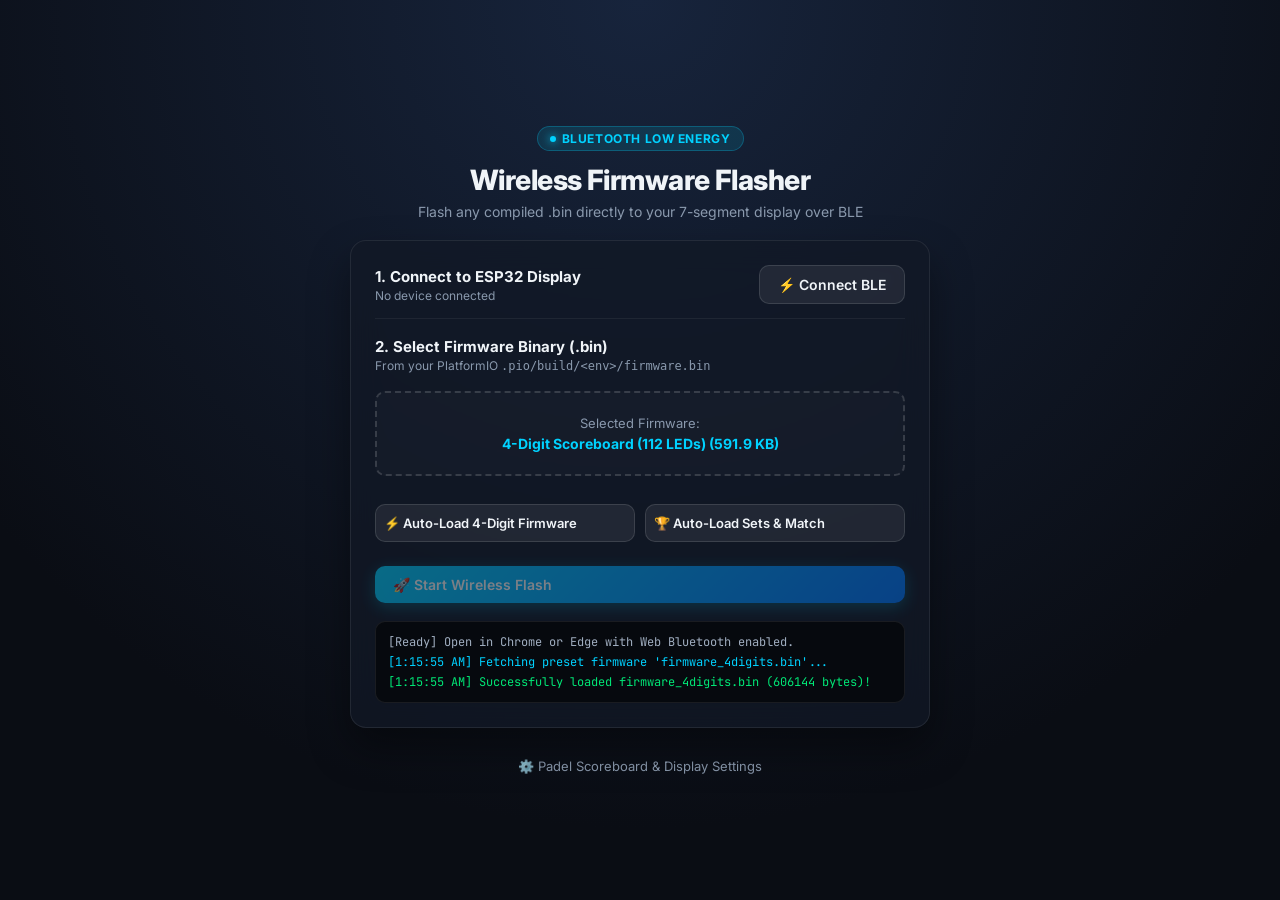
==== commit be335af9: "Remove simulator: replace with Padel Scoreboard Mobile Controller as root index.html, delete legacy " ====
--- a/ota.html
+++ b/ota.html
@@ -373,8 +373,7 @@
 
 
     <div style="display: flex; justify-content: center; gap: 16px; margin-top: 10px;">
-        <a href="settings.html" class="back-link">⚙️ Display & Score Settings</a>
-        <a href="index.html" class="back-link">← Return to Simulator</a>
+        <a href="index.html" class="back-link">⚙️ Padel Scoreboard & Display Settings</a>
     </div>
 </div>
 
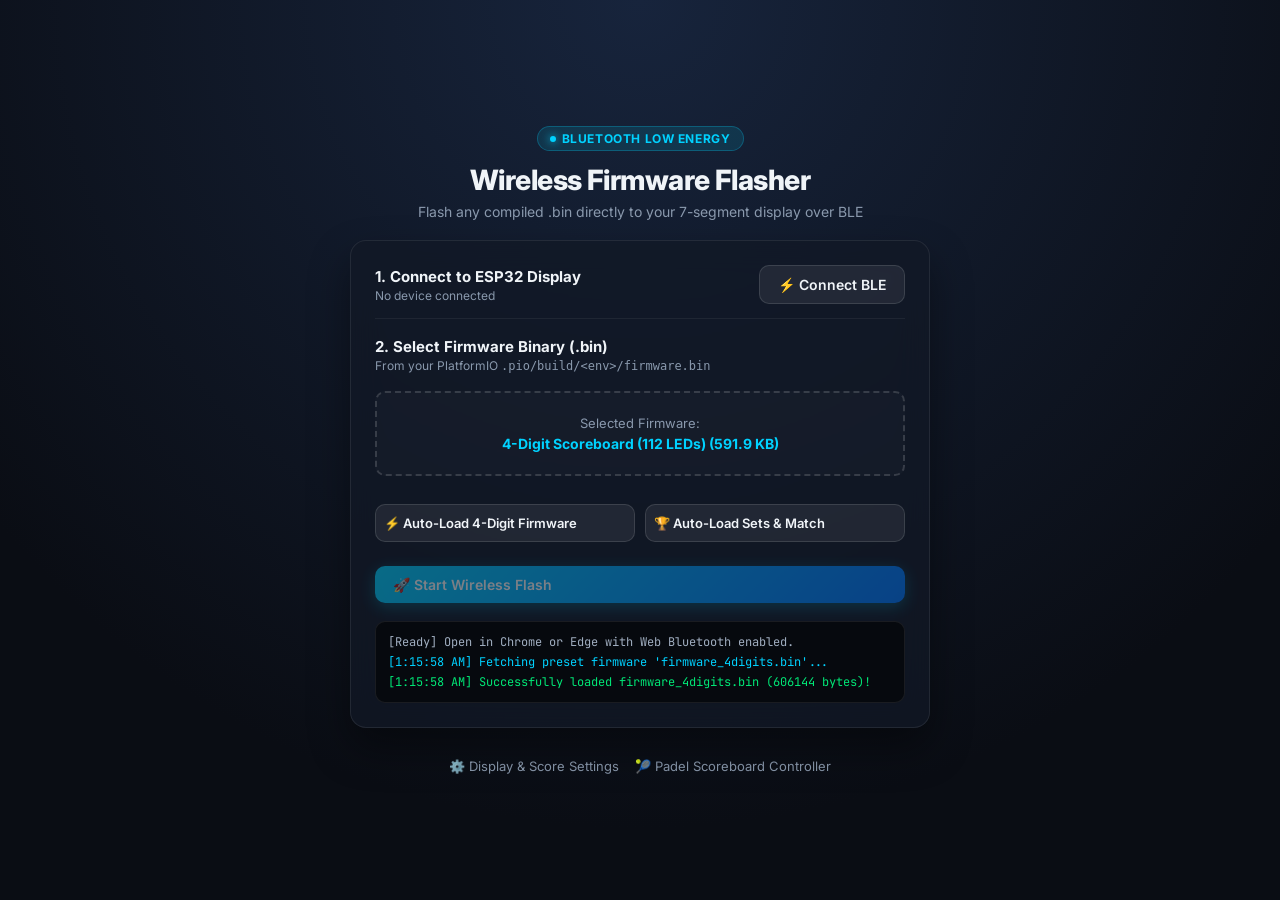
==== commit c3ab1dd6: "Rename Return to Simulator link to Padel Scoreboard Controller and add hash tab navigation" ====
--- a/ota.html
+++ b/ota.html
@@ -373,7 +373,8 @@
 
 
     <div style="display: flex; justify-content: center; gap: 16px; margin-top: 10px;">
-        <a href="index.html" class="back-link">⚙️ Padel Scoreboard & Display Settings</a>
+        <a href="index.html#display" class="back-link">⚙️ Display & Score Settings</a>
+        <a href="index.html" class="back-link">🎾 Padel Scoreboard Controller</a>
     </div>
 </div>
 
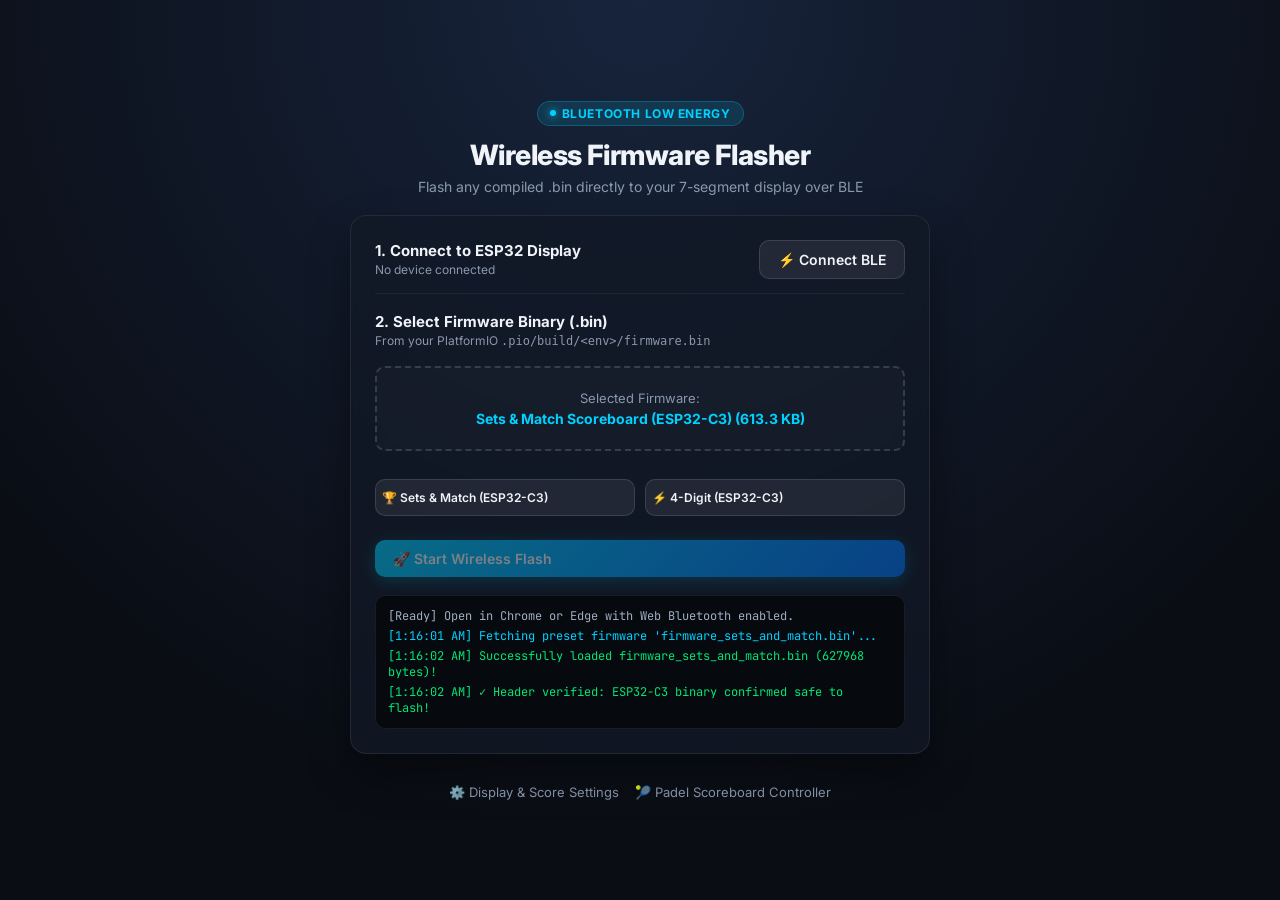
==== commit f56e704d: "Updates to the app" ====
--- a/ota.html
+++ b/ota.html
@@ -326,11 +326,11 @@
         </div>
 
         <div style="display: flex; gap: 10px; margin-top: 10px; margin-bottom: 6px;">
-            <button type="button" class="btn btn-secondary" id="btnPreset4Digits" style="flex: 1; font-size: 13px; padding: 10px 8px; text-align: center;">
-                ⚡ Auto-Load 4-Digit Firmware
+            <button type="button" class="btn btn-secondary" id="btnPresetSets" style="flex: 1; font-size: 12px; padding: 10px 6px; text-align: center;">
+                🏆 Sets & Match (ESP32-C3)
             </button>
-            <button type="button" class="btn btn-secondary" id="btnPresetSets" style="flex: 1; font-size: 13px; padding: 10px 8px; text-align: center;">
-                🏆 Auto-Load Sets & Match
+            <button type="button" class="btn btn-secondary" id="btnPreset4Digits" style="flex: 1; font-size: 12px; padding: 10px 6px; text-align: center;">
+                ⚡ 4-Digit (ESP32-C3)
             </button>
         </div>
 
@@ -488,6 +488,38 @@
         }
     }
 
+    function validateFirmwareBinary(buffer) {
+        if (!buffer || buffer.byteLength < 32) {
+            return { valid: false, error: 'File is too small to be a valid ESP32 firmware binary.' };
+        }
+        const bytes = new Uint8Array(buffer);
+        const magic = bytes[0];
+        const chipId = bytes[12] | (bytes[13] << 8);
+
+        if (magic !== 0xE9) {
+            return { valid: false, error: `Invalid firmware header magic (0x${magic.toString(16).toUpperCase()} != 0xE9).` };
+        }
+
+        let chipName = 'Unknown';
+        if (chipId === 0x0005) chipName = 'ESP32-C3';
+        else if (chipId === 0x0009) chipName = 'ESP32-S3';
+        else if (chipId === 0x0000) chipName = 'ESP32';
+        else if (chipId === 0x0002) chipName = 'ESP32-S2';
+        else if (chipId === 0x000C) chipName = 'ESP32-C6';
+
+        // Target board is ESP32-C3 (Chip ID 0x0005)
+        if (chipId !== 0x0005) {
+            return {
+                valid: false,
+                chipId,
+                chipName,
+                error: `⚠️ INCOMPATIBLE CHIP: This binary is compiled for ${chipName} (Chip ID 0x${chipId.toString(16).padStart(4, '0').toUpperCase()}), but your scoreboard runs an ESP32-C3! Flashing this would crash wireless BLE. Please choose an ESP32-C3 binary.`
+            };
+        }
+
+        return { valid: true, chipId, chipName };
+    }
+
     // File selection
     dropzone.addEventListener('click', () => fileInput.click());
     fileInput.addEventListener('change', async (e) => {
@@ -504,7 +536,21 @@
     });
 
     function checkReadyToFlash() {
-        if (controlChar && dataChar && fileBuffer && !isFlashing) {
+        if (!fileBuffer) {
+            btnFlash.disabled = true;
+            return;
+        }
+
+        const check = validateFirmwareBinary(fileBuffer);
+        if (!check.valid) {
+            btnFlash.disabled = true;
+            log(check.error, 'err');
+            alert(check.error);
+            return;
+        }
+
+        log(`✓ Header verified: ${check.chipName} binary confirmed safe to flash!`, 'suc');
+        if (controlChar && dataChar && !isFlashing) {
             btnFlash.disabled = false;
         } else {
             btnFlash.disabled = true;
@@ -527,24 +573,24 @@
         }
     }
 
+    const btnPresetSets = document.getElementById('btnPresetSets');
+    if (btnPresetSets) {
+        btnPresetSets.addEventListener('click', () => {
+            loadPresetBinary('firmware_sets_and_match.bin', 'Sets & Match Scoreboard (ESP32-C3)');
+        });
+    }
+
     const btnPreset4Digits = document.getElementById('btnPreset4Digits');
     if (btnPreset4Digits) {
         btnPreset4Digits.addEventListener('click', () => {
-            loadPresetBinary('firmware_4digits.bin', '4-Digit Scoreboard (112 LEDs)');
+            loadPresetBinary('firmware_4digits.bin', '4-Digit Scoreboard (ESP32-C3)');
         });
     }
 
-    const btnPresetSets = document.getElementById('btnPresetSets');
-    if (btnPresetSets) {
-        btnPresetSets.addEventListener('click', () => {
-            loadPresetBinary('firmware_sets_and_match.bin', 'Sets & Match Scoreboard (136 LEDs)');
-        });
-    }
-
-    // Auto-load 4-digits firmware on load if served over HTTP
+    // Auto-load Sets & Match firmware on load if served over HTTP
     window.addEventListener('DOMContentLoaded', () => {
         if (window.location.protocol.startsWith('http')) {
-            loadPresetBinary('firmware_4digits.bin', '4-Digit Scoreboard (112 LEDs)');
+            loadPresetBinary('firmware_sets_and_match.bin', 'Sets & Match Scoreboard (ESP32-C3)');
         }
     });
 
@@ -612,19 +658,12 @@
                 log(`ESP32 flash partition ready! (ESP32 MTU payload: ${espReportedMtu || 'default'})`, 'suc');
             }
 
-            // Determine chunk size
-            let maxBrowserSize = dataChar.maxWriteWithoutResponseSize || 0;
-            let chunkSize = 20; // safe baseline for Windows BLE default ATT MTU 23
-
-            if (maxBrowserSize > 0) {
-                chunkSize = maxBrowserSize;
-                log(`Browser reported max write size: ${chunkSize} bytes`, 'pri');
-            } else if (espReportedMtu > 0) {
-                chunkSize = Math.min(espReportedMtu, 480);
-                log(`Using ESP32 reported MTU size: ${chunkSize} bytes`, 'pri');
-            } else {
-                log(`Using safe 20-byte chunks for maximum Windows BLE compatibility.`, 'pri');
+            // Determine safe chunk size to prevent Windows BLE buffer overrun
+            let chunkSize = 128;
+            if (espReportedMtu > 0) {
+                chunkSize = Math.min(espReportedMtu, 240);
             }
+            log(`Optimal transmission chunk size: ${chunkSize} bytes`, 'pri');
 
             progressStatus.textContent = 'Streaming firmware...';
 
@@ -636,41 +675,41 @@
                 const chunkLen = Math.min(chunkSize, totalBytes - offset);
                 const chunk = bytes.subarray(offset, offset + chunkLen);
 
-                try {
-                    if (dataChar.writeValueWithoutResponse) {
-                        await dataChar.writeValueWithoutResponse(chunk);
-                    } else {
-                        await dataChar.writeValue(chunk);
-                    }
-                } catch (writeErr) {
-                    log(`Write error at ${offset} with chunk size ${chunkSize}: ${writeErr.message}`, 'err');
-                    // Downsize chunk to 20 bytes if failed with larger chunk
-                    if (chunkSize > 20) {
-                        chunkSize = 20;
-                        log(`Downsizing chunk size to safe 20 bytes and retrying...`, 'pri');
-                        await new Promise(r => setTimeout(r, 60));
-                        continue; // retry current offset
-                    } else {
-                        // Try fallback to writeWithResponse
-                        log('Retrying with writeWithResponse...', 'pri');
-                        if (dataChar.writeValueWithResponse) {
-                            await dataChar.writeValueWithResponse(chunk);
+                let writeSuccess = false;
+                let attempts = 0;
+                while (!writeSuccess && attempts < 4) {
+                    attempts++;
+                    try {
+                        if (dataChar.writeValueWithoutResponse) {
+                            await dataChar.writeValueWithoutResponse(chunk);
                         } else {
                             await dataChar.writeValue(chunk);
                         }
+                        writeSuccess = true;
+                    } catch (writeErr) {
+                        log(`Write retry ${attempts}/3 at ${offset}: ${writeErr.message}`, 'err');
+                        await new Promise(r => setTimeout(r, 80));
+                        if (attempts >= 2 && chunkSize > 32) {
+                            chunkSize = 32;
+                            log('Downsizing chunk size to 32 bytes for recovery...', 'pri');
+                        }
                     }
                 }
 
+                if (!writeSuccess) {
+                    throw new Error(`GATT transmission failed at offset ${offset} after multiple retries.`);
+                }
+
                 offset += chunkLen;
                 packetCount++;
 
                 // Queue pacing: prevent Windows Bluetooth stack buffer overflow
-                if (packetCount % 12 === 0) {
-                    await new Promise(r => setTimeout(r, 8));
+                if (packetCount % 8 === 0) {
+                    await new Promise(r => setTimeout(r, 12));
                 }
 
-                // Update UI metrics every 2% or every 50 packets
-                if (packetCount % 20 === 0 || offset >= totalBytes) {
+                // Update UI metrics every 2% or every 20 packets
+                if (packetCount % 16 === 0 || offset >= totalBytes) {
                     const pct = Math.floor((offset / totalBytes) * 100);
                     progressBar.style.width = `${pct}%`;
                     progressPercent.textContent = `${pct}%`;
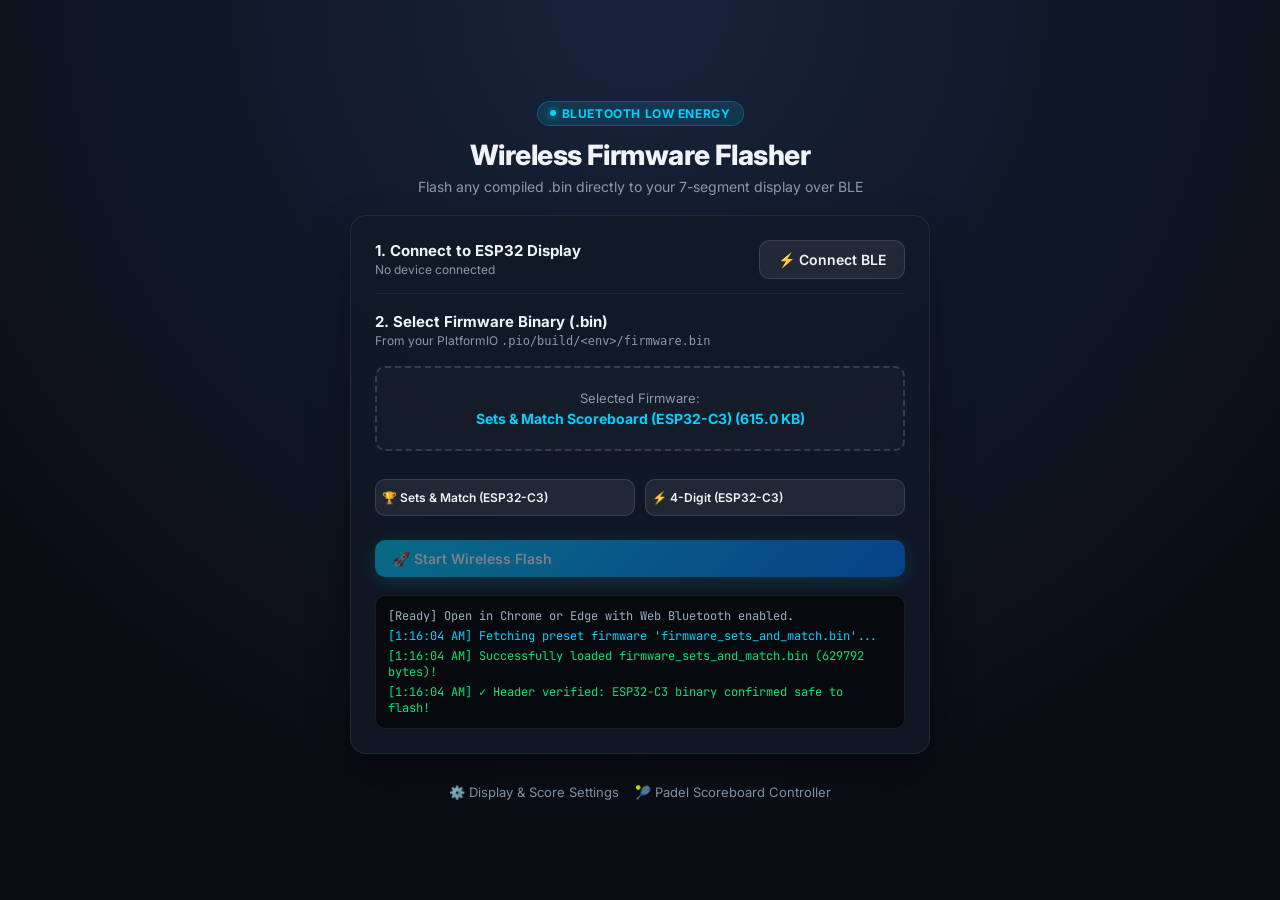
==== commit ba6baecb: "BT update failsafe" ====
--- a/ota.html
+++ b/ota.html
@@ -434,7 +434,10 @@
                     { namePrefix: 'Padel' }
                 ],
                 optionalServices: [
-                    FOTA_SERVICE_UUID
+                    FOTA_SERVICE_UUID,
+                    '4fafc201-1fb5-459e-8fcc-c5c9c331914b', // WATCH_SERVICE_UUID
+                    '00001800-0000-1000-8000-00805f9b34fb',
+                    '00001801-0000-1000-8000-00805f9b34fb'
                 ]
             });
 
@@ -442,9 +445,20 @@
             bleDevice.addEventListener('gattserverdisconnected', onDisconnected);
 
             const server = await bleDevice.gatt.connect();
-            log('Connected! Discovering FOTA Service...', 'suc');
-
-            const service = await server.getPrimaryService(FOTA_SERVICE_UUID);
+            log('Connected! Negotiating connection & discovering services...', 'suc');
+
+            // Brief 300ms pause for MTU and GATT table negotiation on Windows
+            await new Promise(r => setTimeout(r, 300));
+
+            let service = null;
+            try {
+                service = await server.getPrimaryService(FOTA_SERVICE_UUID);
+            } catch (firstErr) {
+                log(`Initial service discovery: ${firstErr.message}. Retrying in 500ms...`, 'warn');
+                await new Promise(r => setTimeout(r, 500));
+                service = await server.getPrimaryService(FOTA_SERVICE_UUID);
+            }
+
             controlChar = await service.getCharacteristic(FOTA_CHAR_CONTROL);
             dataChar = await service.getCharacteristic(FOTA_CHAR_DATA);
 
@@ -658,10 +672,10 @@
                 log(`ESP32 flash partition ready! (ESP32 MTU payload: ${espReportedMtu || 'default'})`, 'suc');
             }
 
-            // Determine safe chunk size to prevent Windows BLE buffer overrun
+            // Determine safe chunk size: 128 bytes is the industry-standard maximum for rock-solid Web Bluetooth on Windows
             let chunkSize = 128;
             if (espReportedMtu > 0) {
-                chunkSize = Math.min(espReportedMtu, 240);
+                chunkSize = Math.min(espReportedMtu, 128);
             }
             log(`Optimal transmission chunk size: ${chunkSize} bytes`, 'pri');
 
@@ -688,7 +702,7 @@
                         writeSuccess = true;
                     } catch (writeErr) {
                         log(`Write retry ${attempts}/3 at ${offset}: ${writeErr.message}`, 'err');
-                        await new Promise(r => setTimeout(r, 80));
+                        await new Promise(r => setTimeout(r, 100));
                         if (attempts >= 2 && chunkSize > 32) {
                             chunkSize = 32;
                             log('Downsizing chunk size to 32 bytes for recovery...', 'pri');
@@ -703,10 +717,8 @@
                 offset += chunkLen;
                 packetCount++;
 
-                // Queue pacing: prevent Windows Bluetooth stack buffer overflow
-                if (packetCount % 8 === 0) {
-                    await new Promise(r => setTimeout(r, 12));
-                }
+                // Reliable pacing: 12ms between packets prevents Windows Bluetooth controller queue overflow
+                await new Promise(r => setTimeout(r, 12));
 
                 // Update UI metrics every 2% or every 20 packets
                 if (packetCount % 16 === 0 || offset >= totalBytes) {
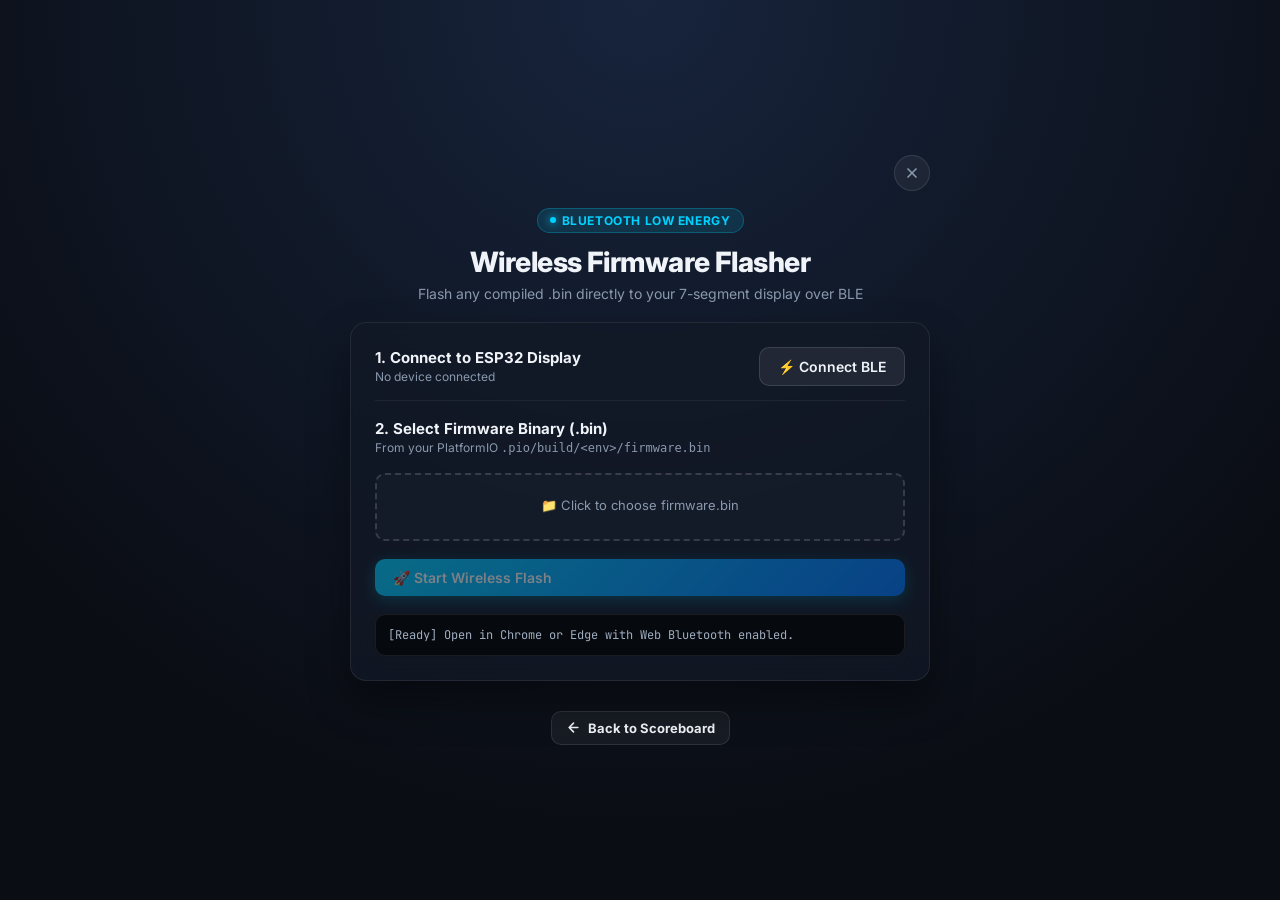
==== commit 94a7c9f4: "Settings on display" ====
--- a/ota.html
+++ b/ota.html
@@ -281,12 +281,53 @@
         .console-box .log-suc { color: var(--success); }
         .console-box .log-pri { color: var(--primary); }
 
-        .back-link {
-            text-align: center;
+        .top-nav {
+            display: flex;
+            align-items: center;
+            justify-content: flex-end;
+            margin-bottom: -4px;
+        }
+
+        .btn-back {
+            display: inline-flex;
+            align-items: center;
+            gap: 7px;
+            padding: 8px 14px;
+            border-radius: var(--radius-md);
+            background: rgba(255, 255, 255, 0.05);
+            border: 1px solid rgba(255, 255, 255, 0.1);
+            color: var(--text-main);
+            text-decoration: none;
             font-size: 13px;
+            font-weight: 700;
+            transition: all 0.2s ease;
+        }
+
+        .btn-back:hover {
+            background: rgba(0, 210, 255, 0.12);
+            color: var(--primary);
+            border-color: rgba(0, 210, 255, 0.35);
+        }
+
+        .btn-close-icon {
+            display: inline-flex;
+            align-items: center;
+            justify-content: center;
+            width: 36px;
+            height: 36px;
+            border-radius: 50%;
+            background: rgba(255, 255, 255, 0.05);
+            border: 1px solid rgba(255, 255, 255, 0.1);
             color: var(--text-muted);
             text-decoration: none;
-            transition: color 0.2s;
+            transition: all 0.2s ease;
+        }
+
+        .btn-close-icon:hover {
+            background: rgba(255, 51, 102, 0.15);
+            border-color: rgba(255, 51, 102, 0.4);
+            color: #ff3366;
+            transform: scale(1.05);
         }
 
 
@@ -295,6 +336,12 @@
 <body>
 
 <div class="container">
+    <div class="top-nav">
+        <a href="index.html" class="btn-close-icon" title="Close" aria-label="Close">
+            <svg width="16" height="16" viewBox="0 0 24 24" fill="none" stroke="currentColor" stroke-width="2.5" stroke-linecap="round" stroke-linejoin="round"><line x1="18" y1="6" x2="6" y2="18"></line><line x1="6" y1="6" x2="18" y2="18"></line></svg>
+        </a>
+    </div>
+
     <div class="header">
         <span class="badge-pill">Bluetooth Low Energy</span>
         <h1>Wireless Firmware Flasher</h1>
@@ -325,14 +372,7 @@
             <div class="dropzone-filename" id="fileName"></div>
         </div>
 
-        <div style="display: flex; gap: 10px; margin-top: 10px; margin-bottom: 6px;">
-            <button type="button" class="btn btn-secondary" id="btnPresetSets" style="flex: 1; font-size: 12px; padding: 10px 6px; text-align: center;">
-                🏆 Sets & Match (ESP32-C3)
-            </button>
-            <button type="button" class="btn btn-secondary" id="btnPreset4Digits" style="flex: 1; font-size: 12px; padding: 10px 6px; text-align: center;">
-                ⚡ 4-Digit (ESP32-C3)
-            </button>
-        </div>
+
 
         <!-- Step 3: Flash Action -->
         <button class="btn btn-primary" id="btnFlash" disabled>
@@ -372,9 +412,11 @@
     </div>
 
 
-    <div style="display: flex; justify-content: center; gap: 16px; margin-top: 10px;">
-        <a href="index.html#display" class="back-link">⚙️ Display & Score Settings</a>
-        <a href="index.html" class="back-link">🎾 Padel Scoreboard Controller</a>
+    <div style="display: flex; justify-content: center; margin-top: 10px;">
+        <a href="index.html" class="btn-back">
+            <svg width="15" height="15" viewBox="0 0 24 24" fill="none" stroke="currentColor" stroke-width="2.5" stroke-linecap="round" stroke-linejoin="round"><path d="M19 12H5M12 19l-7-7 7-7"/></svg>
+            <span>Back to Scoreboard</span>
+        </a>
     </div>
 </div>
 
@@ -571,42 +613,7 @@
         }
     }
 
-    async function loadPresetBinary(filename, labelText) {
-        try {
-            log(`Fetching preset firmware '${filename}'...`, 'pri');
-            const resp = await fetch(filename);
-            if (!resp.ok) throw new Error(`HTTP ${resp.status} ${resp.statusText}`);
-            fileBuffer = await resp.arrayBuffer();
-            selectedFile = { name: filename, size: fileBuffer.byteLength };
-            fileLabel.textContent = 'Selected Firmware:';
-            fileName.textContent = `${labelText} (${(fileBuffer.byteLength / 1024).toFixed(1)} KB)`;
-            log(`Successfully loaded ${filename} (${fileBuffer.byteLength} bytes)!`, 'suc');
-            checkReadyToFlash();
-        } catch (err) {
-            log(`Auto-fetch failed (${err.message}). If using file://, please click the dropzone above and choose '${filename}'.`, 'err');
-        }
-    }
-
-    const btnPresetSets = document.getElementById('btnPresetSets');
-    if (btnPresetSets) {
-        btnPresetSets.addEventListener('click', () => {
-            loadPresetBinary('firmware_sets_and_match.bin', 'Sets & Match Scoreboard (ESP32-C3)');
-        });
-    }
-
-    const btnPreset4Digits = document.getElementById('btnPreset4Digits');
-    if (btnPreset4Digits) {
-        btnPreset4Digits.addEventListener('click', () => {
-            loadPresetBinary('firmware_4digits.bin', '4-Digit Scoreboard (ESP32-C3)');
-        });
-    }
-
-    // Auto-load Sets & Match firmware on load if served over HTTP
-    window.addEventListener('DOMContentLoaded', () => {
-        if (window.location.protocol.startsWith('http')) {
-            loadPresetBinary('firmware_sets_and_match.bin', 'Sets & Match Scoreboard (ESP32-C3)');
-        }
-    });
+
 
     // Start Flash
     btnFlash.addEventListener('click', async () => {
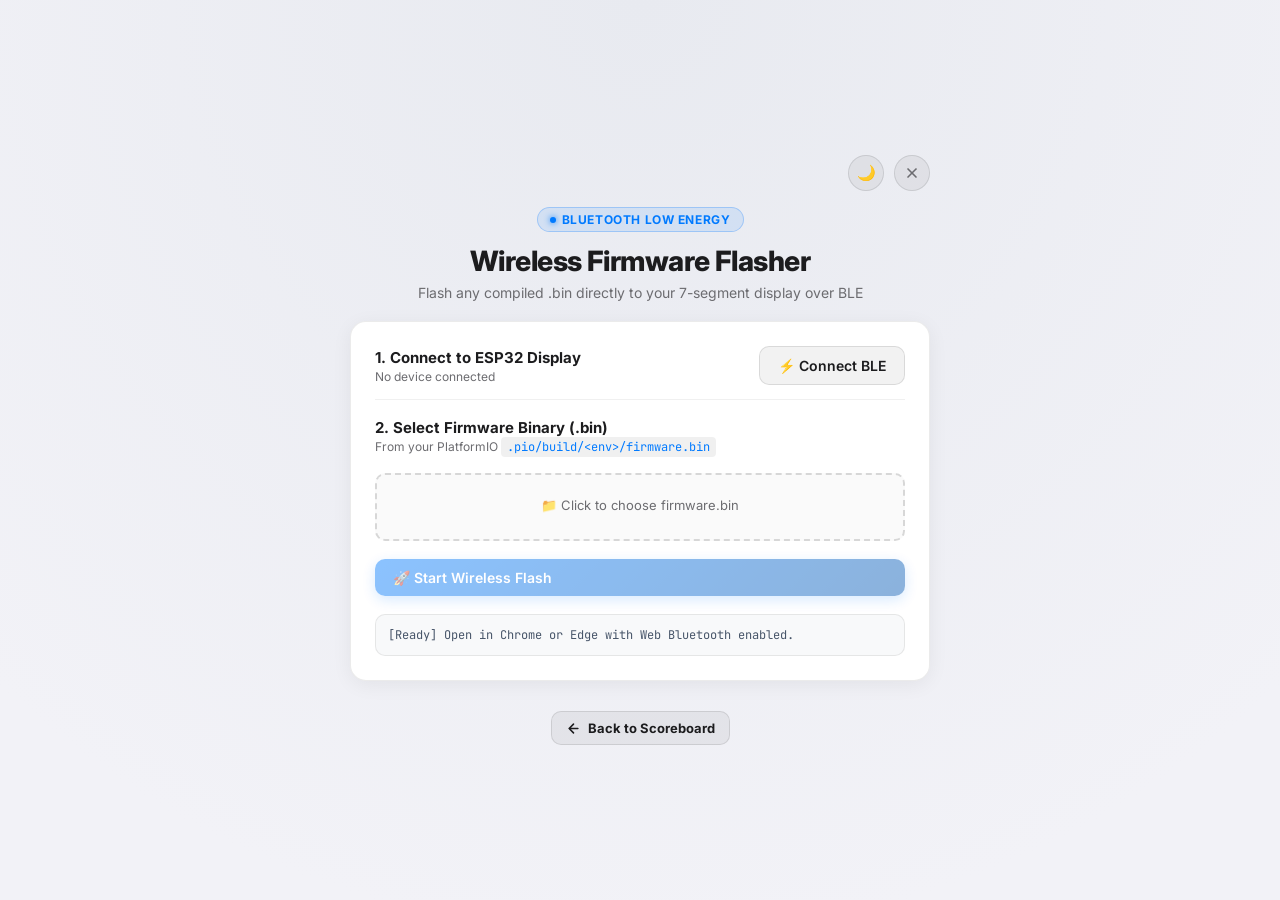
==== commit 8c102dec: "OTA also in theme collors" ====
--- a/ota.html
+++ b/ota.html
@@ -1,9 +1,10 @@
 <!DOCTYPE html>
-<html lang="en">
+<html lang="en" data-theme="light">
 <head>
     <meta charset="UTF-8">
     <meta name="viewport" content="width=device-width, initial-scale=1.0">
     <title>ESP32 BLE Firmware Flasher (FOTA)</title>
+    <meta name="theme-color" content="#f2f2f7">
     <link rel="icon" type="image/png" sizes="64x64" href="favicon.png">
     <link rel="icon" type="image/x-icon" href="favicon.ico">
     <link rel="apple-touch-icon" sizes="180x180" href="apple-touch-icon.png">
@@ -11,10 +12,22 @@
     <link rel="preconnect" href="https://fonts.googleapis.com">
     <link rel="preconnect" href="https://fonts.gstatic.com" crossorigin>
     <link href="https://fonts.googleapis.com/css2?family=Inter:wght@400;500;600;700;800&family=JetBrains+Mono:wght@400;500;700&display=swap" rel="stylesheet">
+    <script>
+        (function() {
+            try {
+                const p = new URLSearchParams(window.location.search).get('theme');
+                const t = p || localStorage.getItem('appTheme') || 'light';
+                document.documentElement.setAttribute('data-theme', t);
+                const meta = document.querySelector('meta[name="theme-color"]');
+                if (meta) meta.setAttribute('content', t === 'dark' ? '#080c14' : '#f2f2f7');
+            } catch (e) { }
+        })();
+    </script>
     <style>
         :root {
-            --bg-base: #0a0d14;
-            --bg-card: rgba(18, 24, 38, 0.75);
+            --bg-base: #080c14;
+            --bg-surface: #101726;
+            --bg-card: rgba(16, 23, 38, 0.9);
             --bg-card-border: rgba(255, 255, 255, 0.08);
             --primary: #00d2ff;
             --primary-glow: rgba(0, 210, 255, 0.35);
@@ -22,9 +35,24 @@
             --error: #ff3366;
             --warning: #ffb300;
             --text-main: #f0f4f8;
-            --text-muted: #8a99ad;
+            --text-muted: #8899aa;
             --radius-lg: 16px;
             --radius-md: 10px;
+        }
+
+        /* ── Light Theme Overrides (Matches App Aesthetic) ── */
+        [data-theme="light"] {
+            --bg-base: #f2f2f7;
+            --bg-surface: #ffffff;
+            --bg-card: #ffffff;
+            --bg-card-border: rgba(0, 0, 0, 0.08);
+            --primary: #007aff;
+            --primary-glow: rgba(0, 122, 255, 0.25);
+            --success: #34c759;
+            --error: #ff3b30;
+            --warning: #ff9500;
+            --text-main: #1c1c1e;
+            --text-muted: #6c6c70;
         }
 
         * {
@@ -43,6 +71,11 @@
             align-items: center;
             justify-content: center;
             padding: 24px;
+            transition: background 0.25s ease, color 0.25s ease;
+        }
+
+        [data-theme="light"] body {
+            background: radial-gradient(circle at 50% 0%, #e8eaf0 0%, #f2f2f7 85%);
         }
 
         .container {
@@ -51,6 +84,82 @@
             display: flex;
             flex-direction: column;
             gap: 20px;
+        }
+
+        .top-nav {
+            display: flex;
+            align-items: center;
+            justify-content: flex-end;
+            gap: 10px;
+            margin-bottom: -4px;
+        }
+
+        .btn-theme-toggle {
+            display: inline-flex;
+            align-items: center;
+            justify-content: center;
+            width: 36px;
+            height: 36px;
+            border-radius: 50%;
+            background: rgba(255, 255, 255, 0.05);
+            border: 1px solid rgba(255, 255, 255, 0.1);
+            color: var(--text-main);
+            font-size: 15px;
+            cursor: pointer;
+            transition: all 0.2s ease;
+            box-shadow: none;
+        }
+
+        .btn-theme-toggle:hover {
+            background: rgba(255, 255, 255, 0.12);
+            transform: scale(1.06);
+        }
+
+        .btn-theme-toggle:active {
+            transform: scale(0.94);
+        }
+
+        [data-theme="light"] .btn-theme-toggle {
+            background: rgba(0, 0, 0, 0.05);
+            border-color: rgba(0, 0, 0, 0.10);
+            color: var(--text-main);
+        }
+
+        [data-theme="light"] .btn-theme-toggle:hover {
+            background: rgba(0, 0, 0, 0.09);
+        }
+
+        .btn-close-icon {
+            display: inline-flex;
+            align-items: center;
+            justify-content: center;
+            width: 36px;
+            height: 36px;
+            border-radius: 50%;
+            background: rgba(255, 255, 255, 0.05);
+            border: 1px solid rgba(255, 255, 255, 0.1);
+            color: var(--text-muted);
+            text-decoration: none;
+            transition: all 0.2s ease;
+        }
+
+        .btn-close-icon:hover {
+            background: rgba(255, 51, 102, 0.15);
+            border-color: rgba(255, 51, 102, 0.4);
+            color: #ff3366;
+            transform: scale(1.06);
+        }
+
+        [data-theme="light"] .btn-close-icon {
+            background: rgba(0, 0, 0, 0.05);
+            border-color: rgba(0, 0, 0, 0.10);
+            color: var(--text-muted);
+        }
+
+        [data-theme="light"] .btn-close-icon:hover {
+            background: rgba(255, 59, 48, 0.12);
+            border-color: rgba(255, 59, 48, 0.35);
+            color: var(--error);
         }
 
         .header {
@@ -71,6 +180,7 @@
             letter-spacing: 0.05em;
             text-transform: uppercase;
             margin-bottom: 12px;
+            transition: all 0.2s ease;
         }
 
         .badge-pill::before {
@@ -80,6 +190,17 @@
             border-radius: 50%;
             background: var(--primary);
             box-shadow: 0 0 8px var(--primary);
+            transition: background 0.2s ease, box-shadow 0.2s ease;
+        }
+
+        [data-theme="light"] .badge-pill {
+            background: rgba(0, 122, 255, 0.10);
+            border-color: rgba(0, 122, 255, 0.25);
+            color: var(--primary);
+        }
+
+        [data-theme="light"] .badge-pill::before {
+            box-shadow: 0 0 6px var(--primary);
         }
 
         h1 {
@@ -87,6 +208,7 @@
             font-weight: 800;
             letter-spacing: -0.02em;
             margin-bottom: 6px;
+            color: var(--text-main);
         }
 
         p.subtitle {
@@ -104,6 +226,13 @@
             display: flex;
             flex-direction: column;
             gap: 18px;
+            transition: background 0.25s ease, border-color 0.25s ease, box-shadow 0.25s ease;
+        }
+
+        [data-theme="light"] .card {
+            background: #ffffff;
+            border-color: rgba(0, 0, 0, 0.08);
+            box-shadow: 0 4px 20px rgba(0, 0, 0, 0.06);
         }
 
         .step-row {
@@ -114,15 +243,34 @@
             border-bottom: 1px solid rgba(255, 255, 255, 0.06);
         }
 
+        [data-theme="light"] .step-row {
+            border-bottom-color: rgba(0, 0, 0, 0.06);
+        }
+
         .step-info h3 {
             font-size: 15px;
             font-weight: 700;
+            color: var(--text-main);
         }
 
         .step-info p {
             font-size: 12px;
             color: var(--text-muted);
             margin-top: 2px;
+        }
+
+        code {
+            font-family: 'JetBrains Mono', monospace;
+            font-size: 12px;
+            background: rgba(255, 255, 255, 0.08);
+            color: var(--primary);
+            padding: 2px 6px;
+            border-radius: 4px;
+        }
+
+        [data-theme="light"] code {
+            background: rgba(0, 0, 0, 0.06);
+            color: var(--primary);
         }
 
         .btn {
@@ -152,6 +300,15 @@
             box-shadow: 0 6px 22px rgba(0, 210, 255, 0.5);
         }
 
+        [data-theme="light"] .btn-primary {
+            background: linear-gradient(135deg, #007aff 0%, #0056b3 100%);
+            box-shadow: 0 4px 14px rgba(0, 122, 255, 0.35);
+        }
+
+        [data-theme="light"] .btn-primary:hover:not(:disabled) {
+            box-shadow: 0 6px 20px rgba(0, 122, 255, 0.45);
+        }
+
         .btn-secondary {
             background: rgba(255, 255, 255, 0.07);
             color: var(--text-main);
@@ -160,6 +317,16 @@
 
         .btn-secondary:hover:not(:disabled) {
             background: rgba(255, 255, 255, 0.12);
+        }
+
+        [data-theme="light"] .btn-secondary {
+            background: rgba(0, 0, 0, 0.05);
+            color: var(--text-main);
+            border-color: rgba(0, 0, 0, 0.10);
+        }
+
+        [data-theme="light"] .btn-secondary:hover:not(:disabled) {
+            background: rgba(0, 0, 0, 0.08);
         }
 
         .btn:disabled {
@@ -183,6 +350,16 @@
             background: rgba(0, 210, 255, 0.04);
         }
 
+        [data-theme="light"] .file-dropzone {
+            border-color: rgba(0, 0, 0, 0.14);
+            background: rgba(0, 0, 0, 0.02);
+        }
+
+        [data-theme="light"] .file-dropzone:hover {
+            border-color: var(--primary);
+            background: rgba(0, 122, 255, 0.04);
+        }
+
         .file-dropzone input {
             display: none;
         }
@@ -212,6 +389,7 @@
             justify-content: space-between;
             font-size: 13px;
             font-weight: 600;
+            color: var(--text-main);
         }
 
         .progress-bar-bg {
@@ -223,6 +401,10 @@
             position: relative;
         }
 
+        [data-theme="light"] .progress-bar-bg {
+            background: rgba(0, 0, 0, 0.08);
+        }
+
         .progress-bar-fill {
             height: 100%;
             width: 0%;
@@ -232,6 +414,11 @@
             box-shadow: 0 0 12px rgba(0, 230, 118, 0.5);
         }
 
+        [data-theme="light"] .progress-bar-fill {
+            background: linear-gradient(90deg, #007aff, #34c759);
+            box-shadow: 0 0 10px rgba(52, 199, 89, 0.35);
+        }
+
         .stats-grid {
             display: grid;
             grid-template-columns: 1fr 1fr 1fr;
@@ -247,6 +434,11 @@
             text-align: center;
         }
 
+        [data-theme="light"] .stat-card {
+            background: rgba(0, 0, 0, 0.03);
+            border-color: rgba(0, 0, 0, 0.06);
+        }
+
         .stat-label {
             font-size: 11px;
             color: var(--text-muted);
@@ -258,6 +450,7 @@
             font-size: 14px;
             font-weight: 700;
             font-family: 'JetBrains Mono', monospace;
+            color: var(--text-main);
             margin-top: 2px;
         }
 
@@ -277,16 +470,15 @@
             gap: 4px;
         }
 
+        [data-theme="light"] .console-box {
+            background: #f8f9fa;
+            border-color: rgba(0, 0, 0, 0.08);
+            color: #475569;
+        }
+
         .console-box .log-err { color: var(--error); }
         .console-box .log-suc { color: var(--success); }
         .console-box .log-pri { color: var(--primary); }
-
-        .top-nav {
-            display: flex;
-            align-items: center;
-            justify-content: flex-end;
-            margin-bottom: -4px;
-        }
 
         .btn-back {
             display: inline-flex;
@@ -309,35 +501,27 @@
             border-color: rgba(0, 210, 255, 0.35);
         }
 
-        .btn-close-icon {
-            display: inline-flex;
-            align-items: center;
-            justify-content: center;
-            width: 36px;
-            height: 36px;
-            border-radius: 50%;
-            background: rgba(255, 255, 255, 0.05);
-            border: 1px solid rgba(255, 255, 255, 0.1);
-            color: var(--text-muted);
-            text-decoration: none;
-            transition: all 0.2s ease;
-        }
-
-        .btn-close-icon:hover {
-            background: rgba(255, 51, 102, 0.15);
-            border-color: rgba(255, 51, 102, 0.4);
-            color: #ff3366;
-            transform: scale(1.05);
-        }
-
-
+        [data-theme="light"] .btn-back {
+            background: rgba(0, 0, 0, 0.05);
+            border-color: rgba(0, 0, 0, 0.10);
+            color: var(--text-main);
+        }
+
+        [data-theme="light"] .btn-back:hover {
+            background: rgba(0, 122, 255, 0.10);
+            color: var(--primary);
+            border-color: rgba(0, 122, 255, 0.35);
+        }
     </style>
 </head>
 <body>
 
 <div class="container">
     <div class="top-nav">
-        <a href="index.html" class="btn-close-icon" title="Close" aria-label="Close">
+        <button type="button" class="btn-theme-toggle" id="btnThemeToggle" title="Toggle Theme" aria-label="Toggle Theme">
+            <span id="themeToggleIcon">🌙</span>
+        </button>
+        <a href="index.html" class="btn-close-icon" id="btnClose" title="Close" aria-label="Close">
             <svg width="16" height="16" viewBox="0 0 24 24" fill="none" stroke="currentColor" stroke-width="2.5" stroke-linecap="round" stroke-linejoin="round"><line x1="18" y1="6" x2="6" y2="18"></line><line x1="6" y1="6" x2="18" y2="18"></line></svg>
         </a>
     </div>
@@ -413,7 +597,7 @@
 
 
     <div style="display: flex; justify-content: center; margin-top: 10px;">
-        <a href="index.html" class="btn-back">
+        <a href="index.html" class="btn-back" id="btnBack">
             <svg width="15" height="15" viewBox="0 0 24 24" fill="none" stroke="currentColor" stroke-width="2.5" stroke-linecap="round" stroke-linejoin="round"><path d="M19 12H5M12 19l-7-7 7-7"/></svg>
             <span>Back to Scoreboard</span>
         </a>
@@ -775,6 +959,72 @@
             isFlashing = false;
         }
     });
+
+    // -------------------------------------------------------
+    // Theme Manager (Dark / Light)
+    // -------------------------------------------------------
+    function getTargetTheme() {
+        const p = new URLSearchParams(window.location.search).get('theme');
+        let saved = 'light';
+        try { saved = localStorage.getItem('appTheme'); } catch (e) { }
+        return p || saved || 'light';
+    }
+
+    function applyTheme(theme) {
+        document.documentElement.setAttribute('data-theme', theme);
+        try { localStorage.setItem('appTheme', theme); } catch (e) { }
+        const metaThemeColor = document.querySelector('meta[name="theme-color"]');
+        if (metaThemeColor) {
+            metaThemeColor.content = theme === 'light' ? '#f2f2f7' : '#080c14';
+        }
+        const icon = document.getElementById('themeToggleIcon');
+        if (icon) {
+            icon.textContent = theme === 'light' ? '🌙' : '☀️';
+        }
+        const btnToggle = document.getElementById('btnThemeToggle');
+        if (btnToggle) {
+            btnToggle.title = theme === 'light' ? 'Switch to Dark Theme' : 'Switch to Light Theme';
+        }
+        // Update back/close links to carry the current theme
+        ['btnClose', 'btnBack'].forEach(id => {
+            const el = document.getElementById(id);
+            if (el) {
+                el.setAttribute('href', `index.html?theme=${encodeURIComponent(theme)}`);
+            }
+        });
+    }
+
+    const initialTheme = getTargetTheme();
+    applyTheme(initialTheme);
+
+    const btnThemeToggle = document.getElementById('btnThemeToggle');
+    if (btnThemeToggle) {
+        btnThemeToggle.addEventListener('click', () => {
+            const curr = document.documentElement.getAttribute('data-theme') || 'light';
+            const next = curr === 'light' ? 'dark' : 'light';
+            applyTheme(next);
+        });
+    }
+
+    // Keep theme synchronized across tabs / storage changes
+    window.addEventListener('storage', (e) => {
+        if (e.key === 'appTheme' && e.newValue) {
+            applyTheme(e.newValue);
+        }
+    });
+
+    // Handle back button behavior smoothly
+    ['btnClose', 'btnBack'].forEach(id => {
+        const el = document.getElementById(id);
+        if (el) {
+            el.addEventListener('click', (e) => {
+                if (window.history.length > 1 && document.referrer && document.referrer.includes('index.html')) {
+                    e.preventDefault();
+                    window.history.back();
+                }
+            });
+        }
+    });
 </script>
 
 </body>
